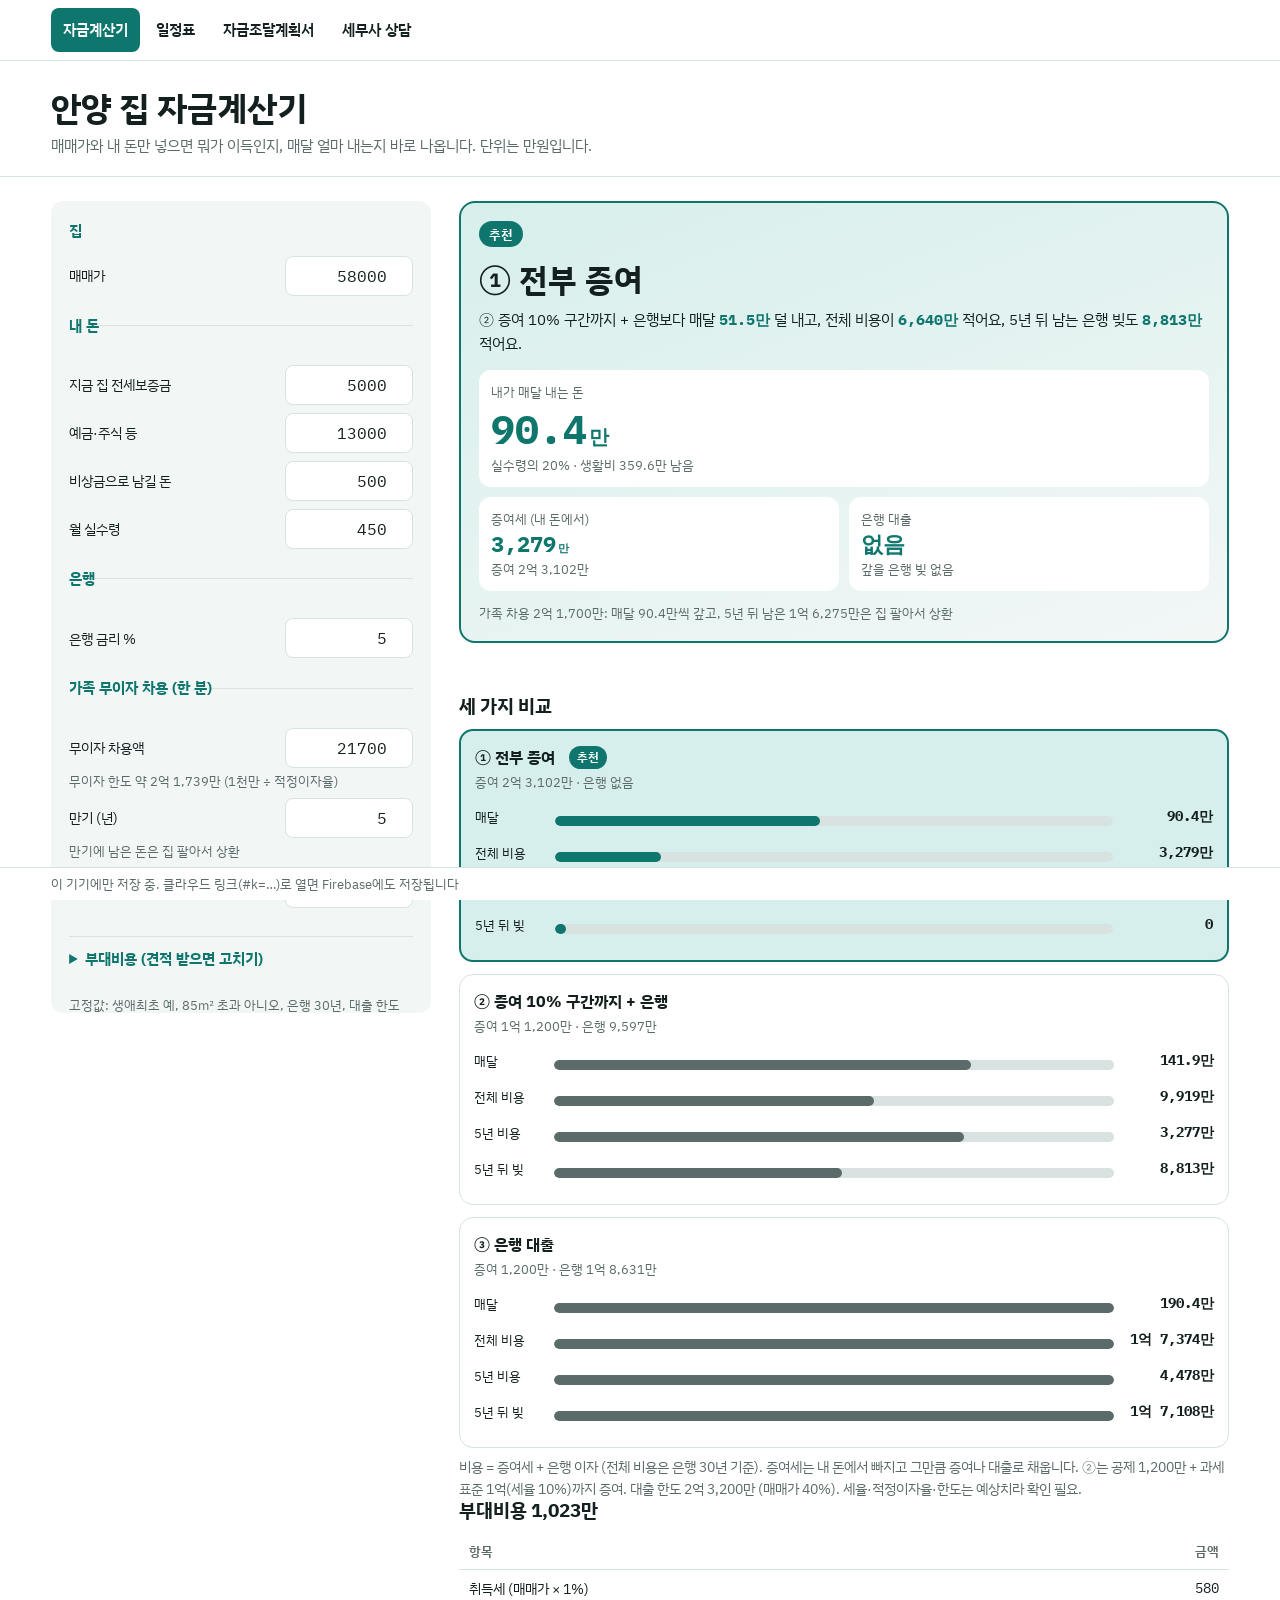
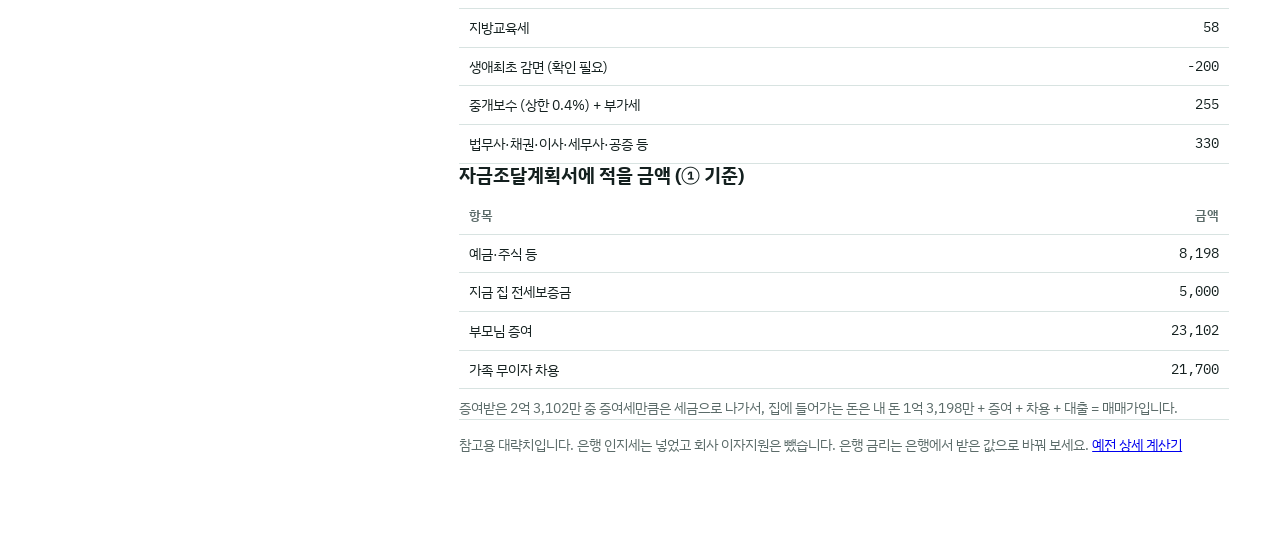
==== index.html @ f8173a61 "계산기: 결론 큰 숫자 타일, 비교를 막대 카드로 Co-Authored-By: Claude Opus 5.5 <noreply@anthropic.com> Claude-Session: " ====
<!DOCTYPE html>
<html lang="ko">
<head>
<meta charset="utf-8">
<meta name="viewport" content="width=device-width,initial-scale=1">
<meta name="theme-color" content="#ffffff" media="(prefers-color-scheme: light)">
<meta name="theme-color" content="#0c1615" media="(prefers-color-scheme: dark)">
<title>안양 집 자금계산기</title>
<link rel="preconnect" href="https://fonts.googleapis.com">
<link rel="preconnect" href="https://fonts.gstatic.com" crossorigin>
<link href="https://fonts.googleapis.com/css2?family=IBM+Plex+Mono:wght@400;600&family=IBM+Plex+Sans+KR:wght@400;600;700&display=swap" rel="stylesheet">
<style>
/* VOICE: calm, exact, like a bank's worksheet a careful person keeps.
   IDEA: a household ledger: inputs on the left, the ledger reconciles on the right.
   PICTURE: the four headline figures and the monthly salary bar, live.
   COLOUR and TYPE: white / deep night, one calm teal accent; Plex Sans KR + Plex Mono numbers.
   LAYOUT: 380px input panel, results column; one column under 900px. */
:root{color-scheme:light dark;
--bg:light-dark(#ffffff,#0c1615);--panel:light-dark(#f2f7f6,#122220);--ink:light-dark(#14201f,#e3eeec);--mute:light-dark(#5b6b69,#93a6a3);
--line:light-dark(#d8e3e1,#24403c);--ac:light-dark(#0f766e,#3cc2b3);--acs:light-dark(#d7efec,#173a36);
--ok:light-dark(#1d7a3e,#56c983);--okb:light-dark(#e3f4e8,#14301f);--warn:light-dark(#8a6200,#e6b84a);--warnb:light-dark(#fdf3d6,#33290f);
--bad:light-dark(#b42318,#f07a6e);--badb:light-dark(#fde6e3,#3a1714);
--c1:light-dark(#0f766e,#3cc2b3);--c2:light-dark(#7fb8b1,#2c7a71);--c3:light-dark(#e3ecea,#1c2f2c)}
:root[data-theme=light]{color-scheme:light}:root[data-theme=dark]{color-scheme:dark}
*{box-sizing:border-box;min-width:0}
body{margin:0;background:var(--bg);color:var(--ink);font:15px/1.55 "IBM Plex Sans KR",system-ui,sans-serif;overflow-x:clip}
.num,td.n,input[type=number],.big{font-family:"IBM Plex Mono",ui-monospace,monospace;font-variant-numeric:tabular-nums}
header{padding:28px max(4vw,16px) 18px;border-bottom:1px solid var(--line)}
h1{margin:0;font-size:clamp(24px,3.4vw,34px);line-height:1.1;text-wrap:balance}
header p{margin:8px 0 0;color:var(--mute);max-width:70ch}
.wrap{display:grid;grid-template-columns:380px minmax(0,1fr);gap:28px;padding:24px max(4vw,16px) 48px;max-width:1440px}
@media(max-width:900px){.wrap{grid-template-columns:minmax(0,1fr)}}
aside{background:var(--panel);border-radius:12px;padding:18px;align-self:start}
@media(min-width:901px){aside{position:sticky;top:76px;max-height:calc(100vh - 88px);overflow:auto}}
fieldset{border:0;border-top:1px solid var(--line);margin:0;padding:14px 0 10px}
fieldset:first-of-type{border-top:0;padding-top:0}
legend{font-weight:700;color:var(--ac);padding:0;margin-bottom:6px}
.f{display:grid;grid-template-columns:minmax(0,1fr) 128px;gap:4px 10px;align-items:center;margin:8px 0}
.f label{font-size:14px}.f small,.hint{grid-column:1/-1;color:var(--mute);font-size:13px;line-height:1.4}
input[type=number],select{width:100%;font-size:16px;padding:8px 10px;border:1px solid var(--line);border-radius:8px;background:var(--bg);color:var(--ink);text-align:right;min-height:40px}
input:disabled{opacity:.6}
select{text-align:left;font-family:inherit}
input:focus-visible,select:focus-visible,button:focus-visible{outline:2px solid var(--ac);outline-offset:2px}
.ck{display:flex;gap:8px;align-items:center;margin:6px 0;font-size:15px;min-height:32px}.ck input{width:20px;height:20px;accent-color:var(--ac)}
input[type=range]{width:100%;accent-color:var(--ac);height:28px}
.ticks{display:flex;justify-content:space-between;font-size:13px;color:var(--mute)}
.auto{grid-column:1/-1;background:var(--acs);border-radius:8px;padding:8px 10px;display:flex;justify-content:space-between;gap:8px;flex-wrap:wrap}
.auto b{font-family:"IBM Plex Mono",monospace}
.seg{display:grid;grid-template-columns:repeat(3,1fr);gap:4px;background:var(--bg);border:1px solid var(--line);border-radius:10px;padding:4px}
.seg button{margin:0;border:0;min-height:40px;color:var(--ink);padding:6px}.seg button[aria-pressed=true]{background:var(--ac);color:light-dark(#fff,#04201d);font-weight:700}
button{font:inherit;font-size:15px;padding:10px 14px;border-radius:8px;border:1px solid var(--ac);background:transparent;color:var(--ac);cursor:pointer;min-height:44px;width:100%;margin-top:10px}
main{display:grid;gap:30px;align-content:start}
section h2{font-size:19px;margin:0 0 10px;line-height:1.25}
.cards{display:grid;grid-template-columns:repeat(auto-fit,minmax(170px,1fr));gap:12px}
.card{border:1px solid var(--line);border-radius:10px;padding:12px 14px}
.card .l{font-size:14px;color:var(--mute)}.card .big{font-size:clamp(20px,2.3vw,26px);font-weight:600;line-height:1.2;margin:4px 0;white-space:nowrap}
.card .s{font-size:13px;color:var(--mute)}
.card.hi{background:var(--ac);border-color:var(--ac);color:#fff}.card.hi .l,.card.hi .s{color:#e6f7f5}
:root[data-theme=dark] .card.hi,.card.hi{color:light-dark(#fff,#04201d)}
.bar{display:flex;height:30px;border-radius:8px;overflow:hidden;margin:14px 0 6px;background:var(--c3)}
.bar div{height:100%}.leg{display:flex;gap:14px;flex-wrap:wrap;font-size:13px;color:var(--mute)}
.leg i{display:inline-block;width:10px;height:10px;border-radius:2px;margin-right:5px;vertical-align:-1px}
.warns{list-style:none;padding:0;margin:12px 0 0;display:grid;gap:6px}
.warns li{padding:8px 12px;border-radius:8px;font-size:14px;border-left:4px solid}
.g{background:var(--okb);border-color:var(--ok)!important;color:var(--ok)}.y{background:var(--warnb);border-color:var(--warn)!important;color:var(--warn)}.r{background:var(--badb);border-color:var(--bad)!important;color:var(--bad)}
.badge{display:inline-block;font-size:13px;font-weight:600;padding:2px 8px;border-radius:99px;white-space:nowrap;font-family:"IBM Plex Sans KR",sans-serif}
table{width:100%;border-collapse:collapse;font-size:14px}
.gt th{white-space:normal}
th,td{padding:8px 10px;border-bottom:1px solid var(--line);text-align:left;vertical-align:top}
th{font-size:13px;color:var(--mute);font-weight:600}
td.n,th.n{text-align:right;white-space:nowrap}
tr.tot td{font-weight:700;border-top:2px solid var(--ink);border-bottom:0}
tr.em td{background:var(--acs)}
.note{color:var(--mute);font-size:14px;margin:8px 0 0}
.sent{font-size:16px;line-height:1.6;max-width:70ch}.sent b{font-family:"IBM Plex Mono",monospace;color:var(--ac)}
footer{color:var(--mute);font-size:14px;border-top:1px solid var(--line);padding-top:14px}
pre,.scroll{overflow-x:auto}
nav.top{position:sticky;top:0;z-index:10;background:var(--bg);display:flex;gap:4px;padding:8px max(4vw,16px);border-bottom:1px solid var(--line);flex-wrap:wrap}nav.top a{padding:10px 12px;font-size:15px;border-radius:8px;color:var(--ink);text-decoration:none;font-weight:600;min-height:44px}nav.top a[aria-current=page]{background:var(--ac);color:light-dark(#fff,#04201d)}nav.top a:not([aria-current]):hover{background:var(--acs)}
@media(max-width:600px){table{font-size:13px}}
@media(max-width:900px){.stack thead{display:none}.stack tr{display:grid;padding-block:10px;border-bottom:1px solid var(--line)}.stack td{display:flow-root;border:0;padding:3px 0;padding-inline-start:8em;text-align:start}.stack td.n{text-align:right}.stack td::before{content:attr(data-l);float:inline-start;width:7.5em;margin-inline-start:-8em;white-space:normal;color:var(--mute);text-align:left}.stack td:empty{display:none}}
</style>
<script>new MutationObserver(()=>{for(const c of document.querySelectorAll('.stack td:not([data-l])')){let i=0,p=c;while(p=p.previousElementSibling)i+=p.colSpan;c.dataset.l=c.closest('table').rows[0].cells[i]?.textContent||''}}).observe(document,{childList:true,subtree:true})</script>
<style>
details.set{border-top:1px solid var(--line);margin-top:10px;padding-top:10px}details.set summary{font-weight:700;color:var(--ac);cursor:pointer;min-height:36px}
.hero{border:2px solid var(--ac);border-radius:12px;padding:16px 18px;margin-bottom:22px}.hero .big{font-size:clamp(26px,4vw,34px);font-weight:600}
.hero h2{margin:0 0 6px;font-size:15px;color:var(--mute)}.hero p{margin:6px 0;line-height:1.6}
.hero2{border-radius:16px;padding:18px;background:linear-gradient(160deg,var(--acs),var(--panel));border:2px solid var(--ac)}
.tag{display:inline-block;background:var(--ac);color:light-dark(#fff,#04201d);font-weight:700;font-size:13px;padding:3px 10px;border-radius:99px}.tag.sm{font-size:12px;padding:2px 8px;margin-left:8px}
.hname{font-size:clamp(24px,6vw,32px);font-weight:700;margin:8px 0 4px}
.why{margin:0 0 14px;font-size:15px;line-height:1.6}.why b,.tile b{font-family:"IBM Plex Mono",monospace;color:var(--ac)}
.tiles{display:grid;grid-template-columns:1fr 1fr;gap:10px}.tile{background:var(--bg);border-radius:12px;padding:12px;display:grid;gap:2px}
.tile.main{grid-column:1/-1}.tile span{font-size:13px;color:var(--mute)}.tile b{font-size:22px;line-height:1.2}.tile.main b{font-size:40px}.tile small{font-size:.5em;margin-left:2px}.tile em{font-style:normal;font-size:13px;color:var(--mute)}
.foot{font-size:13px;color:var(--mute);margin:12px 0 0}
.warnbox{border:1px solid #d9534f;border-radius:10px;padding:10px 12px;font-size:14px}
.opts{display:grid;gap:12px}.opt{border:1px solid var(--line);border-radius:14px;padding:14px}.opt.win{border:2px solid var(--ac);background:var(--acs)}
.oh{display:flex;align-items:center;flex-wrap:wrap;gap:6px;font-size:16px}.os{font-size:13px;color:var(--mute);margin:2px 0 10px}
.opt .row{display:grid;grid-template-columns:72px minmax(0,1fr) 92px;gap:8px;align-items:center;font-size:13px;margin:6px 0}.opt .row b{text-align:right;font-family:"IBM Plex Mono",monospace;font-size:14px}
.bar{height:10px;border-radius:99px;background:var(--line);overflow:hidden}.bar i{display:block;height:100%;border-radius:99px}

</style>
</head>
<body>
<nav class="top"><a href="./" aria-current="page">자금계산기</a><a href="schedule.html">일정표</a><a href="fund.html">자금조달계획서</a><a href="taxpro.html">세무사 상담</a></nav>
<header>
<h1>안양 집 자금계산기</h1>
<p>매매가와 내 돈만 넣으면 뭐가 이득인지, 매달 얼마 내는지 바로 나옵니다. 단위는 만원입니다.</p>
</header>
<div class="wrap">
<aside>
<form id="form" onsubmit="return false">
<fieldset><legend>집</legend>
<div class="f"><label for="price">매매가</label><input type="number" id="price" step="100"></div>
</fieldset>
<fieldset><legend>내 돈</legend>
<div class="f"><label for="jeonse">지금 집 전세보증금</label><input type="number" id="jeonse" step="100"></div>
<div class="f"><label for="cash">예금·주식 등</label><input type="number" id="cash" step="100"></div>
<div class="f"><label for="reserve">비상금으로 남길 돈</label><input type="number" id="reserve" step="100"></div>
<div class="f"><label for="income">월 실수령</label><input type="number" id="income" step="10"></div>
</fieldset>
<fieldset><legend>은행</legend>
<div class="f"><label for="rate">은행 금리 %</label><input type="number" id="rate" step="0.1"></div>
</fieldset>
<fieldset><legend>가족 무이자 차용 (한 분)</legend>
<div class="f"><label for="fsFree">무이자 차용액</label><input type="number" id="fsFree" step="100"><small id="limD"></small></div>
<div class="f"><label for="fsTerm">만기 (년)</label><input type="number" id="fsTerm" step="1"><small>만기에 남은 돈은 집 팔아서 상환</small></div>
<div class="f"><label for="fsRepay">매년 상환 비율 %</label><input type="number" id="fsRepay" step="0.5"></div>
</fieldset>
<details class="set"><summary>부대비용 (견적 받으면 고치기)</summary>
<div class="f"><label for="lawyer">법무사·등기</label><input type="number" id="lawyer"></div>
<div class="f"><label for="bond">국민주택채권 할인</label><input type="number" id="bond"></div>
<div class="f"><label for="move">이사비</label><input type="number" id="move"></div>
<div class="f"><label for="taxpro">세무사</label><input type="number" id="taxpro"><small>모담 견적 33 (조달계획서 포함)</small></div>
<div class="f"><label for="notary">차용증 확정일자·공증</label><input type="number" id="notary"></div>
<div class="f"><label for="floor">도배·바닥</label><input type="number" id="floor"></div>
<div class="f"><label for="appl">가전·가구</label><input type="number" id="appl"></div>
<p class="hint">취득세·중개보수·은행 인지세는 자동 계산합니다.</p>
</details>
<p class="hint">고정값: 생애최초 예, 85㎡ 초과 아니오, 은행 30년, 대출 한도 매매가의 40%, 적정이자율 4.6%, 남은 증여 공제 1,200만.</p>
<p><button type="button" id="reset">처음 값으로 되돌리기</button></p>
</form>
</aside>
<main><div id="hero" style="margin-bottom:22px"></div><div id="out"></div></main>
</div>
<script>
{
const DEF={price:58000,jeonse:5000,cash:13000,reserve:500,income:450,rate:5.0,fsFree:21700,fsTerm:5,fsRepay:5,lawyer:100,bond:40,move:150,taxpro:30,notary:10,floor:0,appl:0};
const FIX={first:true,over85:false,years:30,ltv:40,fsMkt:4.6,giftDed:1200},KEY='anyang-home-calc-v1',TK=KEY+'-t',ids=Object.keys(DEF),$=id=>document.getElementById(id);
function pmt(P,r,y){const n=Math.round(y*12),i=r/1200;if(P<=0||n<=0)return 0;return i===0?P/n:P*i/(1-Math.pow(1+i,-n))}
function cumInt(P,r,y,m){const n=Math.round(y*12),i=r/1200,M=pmt(P,r,y);let b=P,s=0;for(let k=0;k<Math.min(m,n);k++){const it=b*i;s+=it;b-=M-it}return s}
function bal(P,r,y,m){const i=r/1200,M=pmt(P,r,y);let b=P;for(let k=0;k<m;k++)b-=M-b*i;return Math.max(0,b)}
function giftTax(a,d){const t=Math.max(0,a-d);let x;if(t<=10000)x=t*.1;else if(t<=50000)x=t*.2-1000;else if(t<=100000)x=t*.3-6000;else if(t<=300000)x=t*.4-16000;else x=t*.5-46000;return Math.max(0,x)*0.97}
function acqRate(p){if(p<=60000)return 1;if(p<=90000)return Math.round((p/10000*2/3-3)*100)/100;return 3}
function stampTax(l){return l<=5000?0:l<=10000?3.5:l<=100000?7.5:17.5}
function fmt(v,d=0){const x=Math.abs(v)<0.5*Math.pow(10,-d)?0:v;return x.toLocaleString('ko-KR',{minimumFractionDigits:d,maximumFractionDigits:d})}
const fmtM=v=>fmt(v,1);
function fmtE(v){const neg=v<0,a=Math.round(Math.abs(v));let s;if(a>=10000){const e=Math.floor(a/10000),r=a%10000;s=e+'억'+(r?' '+r.toLocaleString('ko-KR')+'만':'')}else s=a.toLocaleString('ko-KR')+'만';return(neg?'−':'')+s}
const B=(c,t)=>`<span class="badge ${c}">${t}</span>`;
function load(s){if(!s){s={};try{s=JSON.parse(localStorage.getItem(KEY)||'{}')||{}}catch(e){}}for(const k of ids){const v=k in s?s[k]:DEF[k],el=$(k);if(el.type==='checkbox')el.checked=!!v;else el.value=v}}
function read(){const I=Object.assign({},FIX);for(const k of ids){const el=$(k);I[k]=el.type==='checkbox'?el.checked:(parseFloat(el.value)||0)}return I}
function save(I){let o={};try{o=JSON.parse(localStorage.getItem(KEY)||'{}')||{}}catch(e){}for(const k of ids)o[k]=I[k];try{localStorage.setItem(KEY,JSON.stringify(o))}catch(e){}}
const touch=()=>{try{localStorage.setItem(TK,Date.now())}catch(e){}if(window.CPush)CPush()};
window.CALC={get:()=>{let o={};try{o=JSON.parse(localStorage.getItem(KEY)||'{}')||{}}catch(e){}return{s:JSON.stringify(Object.assign(o,read())),t:+(localStorage.getItem(TK)||0)}},apply(o){try{localStorage.setItem(KEY,o.s);localStorage.setItem(TK,o.t)}catch(e){}load();render()}};
function calc(I){
 const R={};R.acqRate=acqRate(I.price);R.acq=I.price*R.acqRate/100;R.edu=R.acq*.1;R.agri=I.over85?I.price*.002:0;
 R.relief=(I.first&&I.price<=120000)?-Math.min(200,R.acq):0;R.brokerRate=I.price<90000?.4:.5;R.broker=I.price*R.brokerRate/100;R.vat=R.broker*.1;
 R.direct=I.lawyer+I.bond+I.move+I.taxpro+I.notary+I.floor+I.appl;
 R.costs=R.acq+R.edu+R.agri+R.relief+R.broker+R.vat+R.direct;
 R.own0=I.jeonse+I.cash-R.costs-I.reserve;R.free=Math.min(Math.max(0,I.fsFree),I.price);R.need=I.price-R.free;
 R.lim=1000/(Math.max(0.01,I.fsMkt)/100);R.limit=I.price*I.ltv/100;
 const RP=I.fsRepay,famM=R.free*RP/1200,N=Math.round(I.fsTerm*12),ball=Math.max(0,R.free*(1-RP*I.fsTerm/100));R.famM=famM;R.ball=ball;R.N=N;
 const plan=(k,name,gCap)=>{let G=0,bank=0,T=0,st=0;
  for(let i=0;i<80;i++){T=giftTax(G,I.giftDed);const gap=R.need-(R.own0-T-st);const g=Math.max(0,Math.min(gCap,gap));bank=Math.max(0,gap-g);st=stampTax(bank);if(Math.abs(g-G)<0.01&&i>2){G=g;break}G=g}
  T=giftTax(G,I.giftDed);const m=famM+pmt(bank,I.rate,I.years),i5=cumInt(bank,I.rate,I.years,N),iAll=cumInt(bank,I.rate,I.years,1e9);
  const put=Math.max(0,R.own0-T-st);
  return{k,name,G,T,bank,st,m,c5:T+i5,cAll:T+iAll,left5:bal(bank,I.rate,I.years,N),pct:m/Math.max(I.income,1e-9)*100,rest:I.income-m,put,over:bank>R.limit+0.5}};
 R.p=[plan('①','전부 증여',1e12),plan('②','증여 10% 구간까지 + 은행',I.giftDed+10000),plan('③','은행 대출',I.giftDed)];
 R.best=[...R.p].sort((a,b)=>(a.over-b.over)||(a.cAll-b.cAll)||(a.m-b.m))[0];
 return R}
function render(){
 const I=read();save(I);const R=calc(I),b=R.best,y=I.fsTerm;
 $('limD').textContent='무이자 한도 약 '+fmtE(R.lim)+' (1천만 ÷ 적정이자율)'+'';
 const lv=p=>p<=50?'g':p<=60?'y':'r';
 const p2=R.p[1],close=Math.abs(p2.c5-R.p[0].c5)<Math.max(200,R.p[0].c5*0.05);
 const T=b.T>0.5?`증여세 <b>${fmt(b.T)}만</b>은 내 돈에서 내고`:'증여세 없이';
 const others=R.p.filter(p=>p!==b),alt=others.filter(p=>!p.over).sort((x,z)=>x.cAll-z.cAll)[0]||others[0];
 const mx=k=>Math.max(...R.p.map(p=>p[k]),1);
 const bar=(v,m,c)=>`<div class="bar"><i style="width:${Math.max(2,v/m*100).toFixed(1)}%;background:${c}"></i></div>`;
 const why=alt?[alt.m-b.m>0.5?`매달 <b>${fmtM(alt.m-b.m)}만</b> 덜 내고`:'',alt.cAll-b.cAll>0.5?`전체 비용이 <b>${fmtE(alt.cAll-b.cAll)}</b> 적어요`:'',alt.left5-b.left5>0.5?`${y}년 뒤 남는 은행 빚도 <b>${fmtE(alt.left5-b.left5)}</b> 적어요`:''].filter(Boolean):[];
 $('hero').innerHTML=`${I.fsFree>R.lim+0.5?`<p class="warnbox">${B('r','무이자 한도 초과')} 무이자 차용 ${fmtE(I.fsFree)}이 한도 ${fmtE(R.lim)}(1천만 ÷ 4.6%)를 넘어서, 무이자로 받은 이자 혜택에 증여세가 나올 수 있습니다 (확인 필요).</p>`:''}
<section class="hero2">
<div class="tag">추천</div>
<div class="hname">${b.k} ${b.name}</div>
${alt&&why.length?`<p class="why">${alt.k} ${alt.name}보다 ${why.join(', ')}.</p>`:''}
<div class="tiles">
<div class="tile main"><span>내가 매달 내는 돈</span><b>${fmtM(b.m)}<small>만</small></b><em>실수령의 ${b.pct.toFixed(0)}% · 생활비 ${fmtM(b.rest)}만 남음</em></div>
<div class="tile"><span>${b.T>0.5?'증여세 (내 돈에서)':'증여세'}</span><b>${fmt(b.T)}<small>만</small></b><em>${b.G>0.5?'증여 '+fmtE(b.G):'증여 없음'}</em></div>
<div class="tile"><span>은행 대출</span><b>${b.bank>0.5?fmt(b.bank)+'<small>만</small>':'없음'}</b><em>${b.bank>0.5?y+'년 뒤 '+fmtE(b.left5)+' 남음':'갚을 은행 빚 없음'}</em></div>
</div>
<p class="foot">가족 차용 ${fmtE(R.free)}: 매달 ${fmtM(R.famM)}만씩 갚고, ${y}년 뒤 남은 ${fmtE(R.ball)}은 집 팔아서 상환</p>
</section>`;
 $('out').innerHTML=`<section><h2>세 가지 비교</h2>
<div class="opts">${R.p.map(p=>`<div class="opt${p===b?' win':''}">
<div class="oh"><b>${p.k} ${p.name}</b>${p===b?'<span class="tag sm">추천</span>':''}${p.over?B('r','대출 한도 초과'):''}</div>
<div class="os">증여 ${fmtE(p.G)} · 은행 ${p.bank>0.5?fmtE(p.bank):'없음'}</div>
<div class="row"><span>매달</span>${bar(p.m,mx('m'),p===b?'var(--ac)':'var(--mute)')}<b>${fmtM(p.m)}만</b></div>
<div class="row"><span>전체 비용</span>${bar(p.cAll,mx('cAll'),p===b?'var(--ac)':'var(--mute)')}<b>${fmtE(p.cAll)}</b></div>
<div class="row"><span>${y}년 비용</span>${bar(p.c5,mx('c5'),p===b?'var(--ac)':'var(--mute)')}<b>${fmtE(p.c5)}</b></div>
<div class="row"><span>${y}년 뒤 빚</span>${bar(p.left5,mx('left5'),p===b?'var(--ac)':'var(--mute)')}<b>${p.left5>0.5?fmtE(p.left5):'0'}</b></div>
</div>`).join('')}</div>
<p class="note">비용 = 증여세 + 은행 이자 (전체 비용은 은행 ${I.years}년 기준). 증여세는 내 돈에서 빠지고 그만큼 증여나 대출로 채웁니다. ②는 공제 ${fmtE(I.giftDed)} + 과세표준 1억(세율 10%)까지 증여. 대출 한도 ${fmtE(R.limit)} (매매가 ${I.ltv}%). 세율·적정이자율·한도는 예상치라 확인 필요.</p>
</section>
<section><h2>부대비용 ${fmt(R.costs)}만</h2>
<table class="stack"><thead><tr><th>항목</th><th class="n">금액</th></tr></thead><tbody>
${[['취득세 (매매가 × '+R.acqRate+'%)',R.acq],['지방교육세',R.edu],...(R.agri?[['농어촌특별세',R.agri]]:[]),...(R.relief?[['생애최초 감면 (확인 필요)',R.relief]]:[]),['중개보수 (상한 '+R.brokerRate+'%) + 부가세',R.broker+R.vat],['법무사·채권·이사·세무사·공증 등',R.direct]].map(r=>`<tr><td>${r[0]}</td><td class="n">${fmt(r[1])}</td></tr>`).join('')}
</tbody></table></section>
<section><h2>자금조달계획서에 적을 금액 (${b.k} 기준)</h2>
<table class="stack"><thead><tr><th>항목</th><th class="n">금액</th></tr></thead><tbody>
${[['예금·주식 등',Math.max(0,b.put-Math.min(I.jeonse,b.put))],['지금 집 전세보증금',Math.min(I.jeonse,b.put)],['부모님 증여',b.G-b.T>0?b.G:0],['주택담보대출',b.bank],['가족 무이자 차용',R.free]].filter(r=>r[1]>0.5).map(r=>`<tr><td>${r[0]}</td><td class="n">${fmt(r[1])}</td></tr>`).join('')}
</tbody></table>
<p class="note">증여받은 ${fmtE(b.G)} 중 증여세만큼은 세금으로 나가서, 집에 들어가는 돈은 내 돈 ${fmtE(b.put)} + 증여 + 차용 + 대출 = 매매가입니다.</p></section>
<footer>참고용 대략치입니다. 은행 인지세는 넣었고 회사 이자지원은 뺐습니다. 은행 금리는 은행에서 받은 값으로 바꿔 보세요. <a href="old.html">예전 상세 계산기</a></footer>`}
load();render();
$('form').addEventListener('input',()=>{render();touch()});
$('form').addEventListener('change',()=>{render();touch()});
$('reset').addEventListener('click',()=>{load(DEF);render();touch()});
}
</script>
<div id="csync" style="position:fixed;left:0;right:0;bottom:0;z-index:20;padding:6px max(4vw,16px) calc(6px + env(safe-area-inset-bottom));background:var(--bg);border-top:1px solid var(--line);font-size:13px;color:var(--mute)">불러오는 중…</div>
<style>body{padding-bottom:52px}#csync[data-s=ok]{color:var(--ac)!important}#csync[data-s=bad]{color:#d9534f!important}</style>
<script type="module">
const V='https://www.gstatic.com/firebasejs/11.10.0/',KK='anyang-taxpro-pad',st=document.getElementById('csync');
const say=(t,c)=>{st.textContent=t;st.dataset.s=c||''},hm=()=>new Date().toLocaleTimeString('ko-KR',{hour:'2-digit',minute:'2-digit'});
let key=(location.hash.match(/k=([0-9a-f]{32,})/)||[])[1];
try{if(key)localStorage.setItem(KK,key);else key=localStorage.getItem(KK)}catch(x){}
if(!key)say('이 기기에만 저장 중. 클라우드 링크(#k=…)로 열면 Firebase에도 저장됩니다');
else try{
 if(!location.hash.includes(key))history.replaceState(null,'','#k='+key);
 const [{initializeApp},F]=await Promise.all([import(V+'firebase-app.js'),import(V+'firebase-firestore.js')]);
 const app=initializeApp({apiKey:"AIzaSyBrs4EjzSSICFxlWgazb_zyahEjiaVsRGg",authDomain:"house-plan-f67a7.firebaseapp.com",projectId:"house-plan-f67a7",storageBucket:"house-plan-f67a7.firebasestorage.app",messagingSenderId:"897737312298",appId:"1:897737312298:web:9d024c9495f10699465b53"});
 const ref=F.doc(F.getFirestore(app),'pads',key+'c');let timer=null,busy=0;
 const err=e=>say('클라우드 저장 실패, 이 기기에는 저장됨 ('+(e&&e.code||e)+')','bad');
 async function push(){clearTimeout(timer);busy++;say('저장 중…');try{await F.setDoc(ref,window.CALC.get());if(!--busy)say('저장됨 '+hm()+' · 클라우드','ok')}catch(e){busy--;err(e)}}
 window.CPush=()=>{say(navigator.onLine?'저장 중…':'인터넷 끊김, 이 기기에만 저장됨');clearTimeout(timer);timer=setTimeout(push,700)};
 addEventListener('online',()=>push());
 say('클라우드 불러오는 중…');
 const d=await F.getDoc(ref),L=window.CALC.get();
 if(d.exists()&&(d.data().t||0)>L.t){window.CALC.apply(d.data());say('클라우드에서 불러옴 '+hm(),'ok')}
 else await push();
 F.onSnapshot(ref,x=>{if(x.metadata.hasPendingWrites||!x.exists())return;if((x.data().t||0)>window.CALC.get().t){window.CALC.apply(x.data());say('다른 기기 값 반영 '+hm(),'ok')}},()=>{});
}catch(e){say('클라우드 연결 실패 (인터넷 확인). 이 기기에는 저장됩니다','bad')}
</script>
</body>

</html>
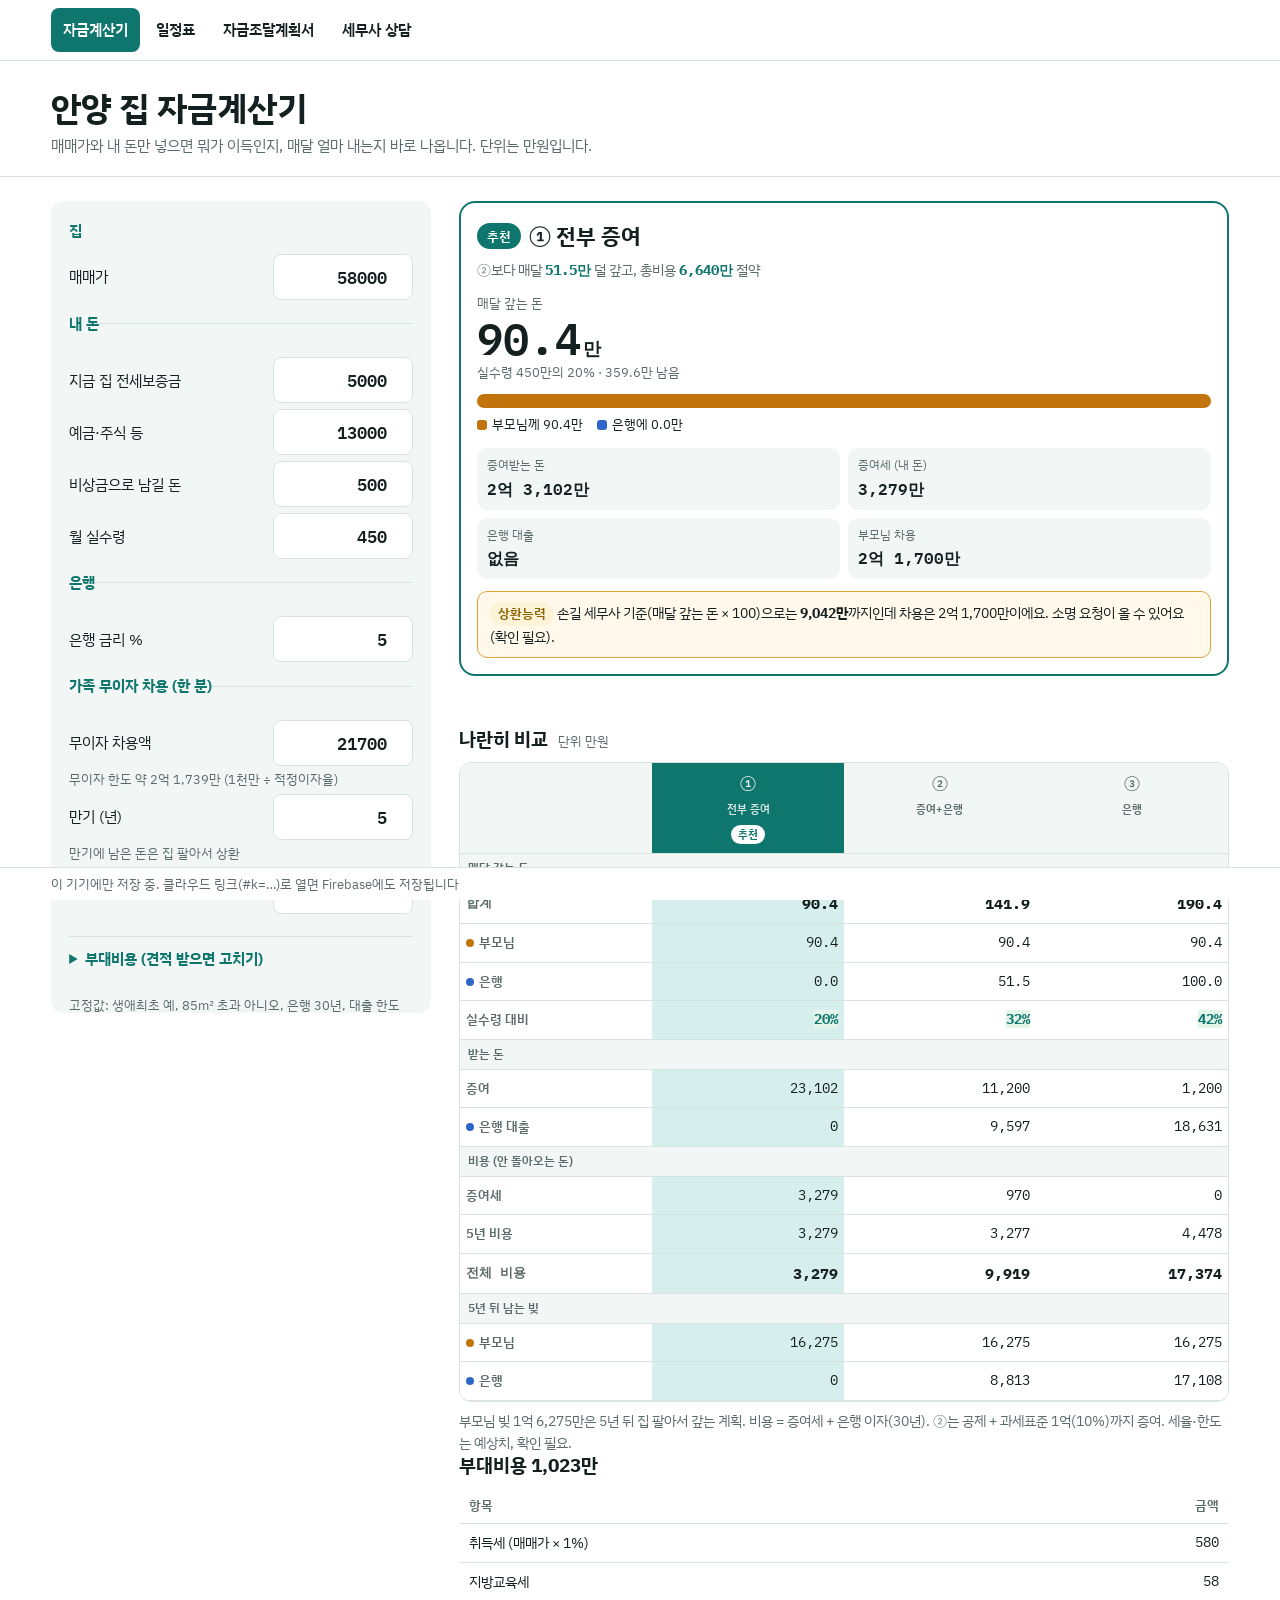
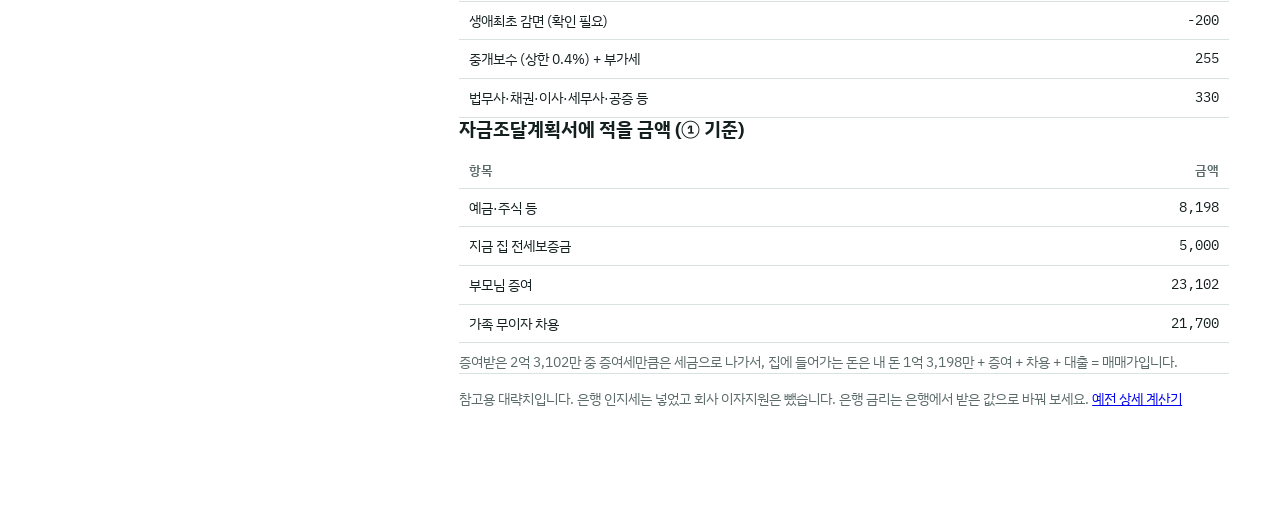
==== commit 34aa9948: "계산기: 부모님/은행 구분, 나란히 비교표, 상환능력 경고, 입력칸 크게 Co-Authored-By: Claude Opus 5.5 <noreply@anthropic.com> Cla" ====
--- a/index.html
+++ b/index.html
@@ -84,19 +84,30 @@
 details.set{border-top:1px solid var(--line);margin-top:10px;padding-top:10px}details.set summary{font-weight:700;color:var(--ac);cursor:pointer;min-height:36px}
 .hero{border:2px solid var(--ac);border-radius:12px;padding:16px 18px;margin-bottom:22px}.hero .big{font-size:clamp(26px,4vw,34px);font-weight:600}
 .hero h2{margin:0 0 6px;font-size:15px;color:var(--mute)}.hero p{margin:6px 0;line-height:1.6}
-.hero2{border-radius:16px;padding:18px;background:linear-gradient(160deg,var(--acs),var(--panel));border:2px solid var(--ac)}
-.tag{display:inline-block;background:var(--ac);color:light-dark(#fff,#04201d);font-weight:700;font-size:13px;padding:3px 10px;border-radius:99px}.tag.sm{font-size:12px;padding:2px 8px;margin-left:8px}
-.hname{font-size:clamp(24px,6vw,32px);font-weight:700;margin:8px 0 4px}
-.why{margin:0 0 14px;font-size:15px;line-height:1.6}.why b,.tile b{font-family:"IBM Plex Mono",monospace;color:var(--ac)}
-.tiles{display:grid;grid-template-columns:1fr 1fr;gap:10px}.tile{background:var(--bg);border-radius:12px;padding:12px;display:grid;gap:2px}
-.tile.main{grid-column:1/-1}.tile span{font-size:13px;color:var(--mute)}.tile b{font-size:22px;line-height:1.2}.tile.main b{font-size:40px}.tile small{font-size:.5em;margin-left:2px}.tile em{font-style:normal;font-size:13px;color:var(--mute)}
-.foot{font-size:13px;color:var(--mute);margin:12px 0 0}
-.warnbox{border:1px solid #d9534f;border-radius:10px;padding:10px 12px;font-size:14px}
-.opts{display:grid;gap:12px}.opt{border:1px solid var(--line);border-radius:14px;padding:14px}.opt.win{border:2px solid var(--ac);background:var(--acs)}
-.oh{display:flex;align-items:center;flex-wrap:wrap;gap:6px;font-size:16px}.os{font-size:13px;color:var(--mute);margin:2px 0 10px}
-.opt .row{display:grid;grid-template-columns:72px minmax(0,1fr) 92px;gap:8px;align-items:center;font-size:13px;margin:6px 0}.opt .row b{text-align:right;font-family:"IBM Plex Mono",monospace;font-size:14px}
-.bar{height:10px;border-radius:99px;background:var(--line);overflow:hidden}.bar i{display:block;height:100%;border-radius:99px}
 
+.tag{display:inline-block;background:var(--ac);color:light-dark(#fff,#04201d);font-weight:700;font-size:13px;padding:3px 10px;border-radius:99px}.tag.sm{font-size:11px;padding:1px 7px}
+:root{--fam:light-dark(#c2740c,#f0b35a);--bank:light-dark(#2f66c9,#7fa8ff)}
+.f{grid-template-columns:minmax(0,1fr) 140px;margin:6px 0}.f label{font-size:15px}
+input[type=number]{min-height:46px;font-size:17px;font-weight:600}
+aside fieldset{padding:10px 0 6px}
+.hero2{border-radius:16px;padding:16px;border:2px solid var(--ac);background:var(--bg)}
+.htop{display:flex;align-items:center;gap:8px;flex-wrap:wrap}.hname{font-size:22px;font-weight:700}
+.why{margin:6px 0 12px;font-size:14px;color:var(--mute)}.why b{color:var(--ac);font-family:"IBM Plex Mono",monospace}
+.pay{display:grid}.pay span{font-size:13px;color:var(--mute)}.pay b{font:600 44px/1.1 "IBM Plex Mono",monospace;color:var(--ink)}.pay b small{font-size:18px;margin-left:2px}.pay em{font-style:normal;font-size:13px;color:var(--mute)}
+.sbar{display:flex;height:14px;border-radius:99px;overflow:hidden;background:var(--line);margin:12px 0 6px}.sbar i{display:block;height:100%}
+.cf{background:var(--fam)}.cb{background:var(--bank)}
+.legend{display:flex;gap:14px;flex-wrap:wrap;font-size:13px}.legend i{display:inline-block;width:10px;height:10px;border-radius:3px;margin-right:5px;vertical-align:-1px}
+.kv{display:grid;grid-template-columns:1fr 1fr;gap:8px;margin-top:14px}.kv div{background:var(--panel);border-radius:10px;padding:8px 10px;display:grid}.kv span{font-size:12px;color:var(--mute)}.kv b{font:600 16px "IBM Plex Mono",monospace}
+.warnbox{border:1px solid light-dark(#e0a33a,#a87a2a);background:light-dark(#fff8eb,#2a2210);border-radius:10px;padding:10px 12px;font-size:14px;line-height:1.5;margin:12px 0 0}
+.unit{font-size:13px;color:var(--mute);font-weight:400;margin-left:6px}
+.cmpwrap{border:1px solid var(--line);border-radius:12px;overflow:hidden}
+.cmp3{width:100%;border-collapse:collapse;table-layout:fixed;font-size:14px}.cmp3 th,.cmp3 td{padding:8px 6px;border-bottom:1px solid var(--line)}
+.cmp3 thead th{font-size:16px;text-align:center;vertical-align:top;background:var(--panel)}.cmp3 thead small{font-size:11px;color:var(--mute);font-weight:600}
+.cmp3 tbody th{text-align:left;font-weight:600;font-size:13px;width:31%}.cmp3 td.n{text-align:right;font-family:"IBM Plex Mono",monospace;font-size:14px}
+.cmp3 .w{background:var(--acs)}.cmp3 thead th.w{background:var(--ac);color:light-dark(#fff,#04201d)}.cmp3 thead th.w small{color:inherit;opacity:.85}.cmp3 thead th.w .tag{background:light-dark(#fff,#04201d);color:var(--ac)}
+.cmp3 tr.grp th{background:var(--panel);font-size:12px;color:var(--mute);padding:5px 8px}.cmp3 tr.big td{font-weight:700;font-size:15px}
+.dot{display:inline-block;width:8px;height:8px;border-radius:50%;margin-right:5px}.pct{font-weight:700}.pct.g{color:var(--ac)}.pct.y{color:light-dark(#b26b00,#f0b35a)}.pct.r,small.r{color:#d9534f}
+@media(max-width:380px){.cmp3{font-size:12px}.cmp3 td.n{font-size:12.5px}.pay b{font-size:38px}}
 </style>
 </head>
 <body>
@@ -109,30 +120,30 @@
 <aside>
 <form id="form" onsubmit="return false">
 <fieldset><legend>집</legend>
-<div class="f"><label for="price">매매가</label><input type="number" id="price" step="100"></div>
+<div class="f"><label for="price">매매가</label><input type="number" inputmode="decimal" id="price" step="100"></div>
 </fieldset>
 <fieldset><legend>내 돈</legend>
-<div class="f"><label for="jeonse">지금 집 전세보증금</label><input type="number" id="jeonse" step="100"></div>
-<div class="f"><label for="cash">예금·주식 등</label><input type="number" id="cash" step="100"></div>
-<div class="f"><label for="reserve">비상금으로 남길 돈</label><input type="number" id="reserve" step="100"></div>
-<div class="f"><label for="income">월 실수령</label><input type="number" id="income" step="10"></div>
+<div class="f"><label for="jeonse">지금 집 전세보증금</label><input type="number" inputmode="decimal" id="jeonse" step="100"></div>
+<div class="f"><label for="cash">예금·주식 등</label><input type="number" inputmode="decimal" id="cash" step="100"></div>
+<div class="f"><label for="reserve">비상금으로 남길 돈</label><input type="number" inputmode="decimal" id="reserve" step="100"></div>
+<div class="f"><label for="income">월 실수령</label><input type="number" inputmode="decimal" id="income" step="10"></div>
 </fieldset>
 <fieldset><legend>은행</legend>
-<div class="f"><label for="rate">은행 금리 %</label><input type="number" id="rate" step="0.1"></div>
+<div class="f"><label for="rate">은행 금리 %</label><input type="number" inputmode="decimal" id="rate" step="0.1"></div>
 </fieldset>
 <fieldset><legend>가족 무이자 차용 (한 분)</legend>
-<div class="f"><label for="fsFree">무이자 차용액</label><input type="number" id="fsFree" step="100"><small id="limD"></small></div>
-<div class="f"><label for="fsTerm">만기 (년)</label><input type="number" id="fsTerm" step="1"><small>만기에 남은 돈은 집 팔아서 상환</small></div>
-<div class="f"><label for="fsRepay">매년 상환 비율 %</label><input type="number" id="fsRepay" step="0.5"></div>
+<div class="f"><label for="fsFree">무이자 차용액</label><input type="number" inputmode="decimal" id="fsFree" step="100"><small id="limD"></small></div>
+<div class="f"><label for="fsTerm">만기 (년)</label><input type="number" inputmode="decimal" id="fsTerm" step="1"><small>만기에 남은 돈은 집 팔아서 상환</small></div>
+<div class="f"><label for="fsRepay">매년 상환 비율 %</label><input type="number" inputmode="decimal" id="fsRepay" step="0.5"></div>
 </fieldset>
 <details class="set"><summary>부대비용 (견적 받으면 고치기)</summary>
-<div class="f"><label for="lawyer">법무사·등기</label><input type="number" id="lawyer"></div>
-<div class="f"><label for="bond">국민주택채권 할인</label><input type="number" id="bond"></div>
-<div class="f"><label for="move">이사비</label><input type="number" id="move"></div>
-<div class="f"><label for="taxpro">세무사</label><input type="number" id="taxpro"><small>모담 견적 33 (조달계획서 포함)</small></div>
-<div class="f"><label for="notary">차용증 확정일자·공증</label><input type="number" id="notary"></div>
-<div class="f"><label for="floor">도배·바닥</label><input type="number" id="floor"></div>
-<div class="f"><label for="appl">가전·가구</label><input type="number" id="appl"></div>
+<div class="f"><label for="lawyer">법무사·등기</label><input type="number" inputmode="decimal" id="lawyer"></div>
+<div class="f"><label for="bond">국민주택채권 할인</label><input type="number" inputmode="decimal" id="bond"></div>
+<div class="f"><label for="move">이사비</label><input type="number" inputmode="decimal" id="move"></div>
+<div class="f"><label for="taxpro">세무사</label><input type="number" inputmode="decimal" id="taxpro"><small>모담 견적 33 (조달계획서 포함)</small></div>
+<div class="f"><label for="notary">차용증 확정일자·공증</label><input type="number" inputmode="decimal" id="notary"></div>
+<div class="f"><label for="floor">도배·바닥</label><input type="number" inputmode="decimal" id="floor"></div>
+<div class="f"><label for="appl">가전·가구</label><input type="number" inputmode="decimal" id="appl"></div>
 <p class="hint">취득세·중개보수·은행 인지세는 자동 계산합니다.</p>
 </details>
 <p class="hint">고정값: 생애최초 예, 85㎡ 초과 아니오, 은행 30년, 대출 한도 매매가의 40%, 적정이자율 4.6%, 남은 증여 공제 1,200만.</p>
@@ -183,31 +194,41 @@
  const p2=R.p[1],close=Math.abs(p2.c5-R.p[0].c5)<Math.max(200,R.p[0].c5*0.05);
  const T=b.T>0.5?`증여세 <b>${fmt(b.T)}만</b>은 내 돈에서 내고`:'증여세 없이';
  const others=R.p.filter(p=>p!==b),alt=others.filter(p=>!p.over).sort((x,z)=>x.cAll-z.cAll)[0]||others[0];
- const mx=k=>Math.max(...R.p.map(p=>p[k]),1);
- const bar=(v,m,c)=>`<div class="bar"><i style="width:${Math.max(2,v/m*100).toFixed(1)}%;background:${c}"></i></div>`;
- const why=alt?[alt.m-b.m>0.5?`매달 <b>${fmtM(alt.m-b.m)}만</b> 덜 내고`:'',alt.cAll-b.cAll>0.5?`전체 비용이 <b>${fmtE(alt.cAll-b.cAll)}</b> 적어요`:'',alt.left5-b.left5>0.5?`${y}년 뒤 남는 은행 빚도 <b>${fmtE(alt.left5-b.left5)}</b> 적어요`:''].filter(Boolean):[];
- $('hero').innerHTML=`${I.fsFree>R.lim+0.5?`<p class="warnbox">${B('r','무이자 한도 초과')} 무이자 차용 ${fmtE(I.fsFree)}이 한도 ${fmtE(R.lim)}(1천만 ÷ 4.6%)를 넘어서, 무이자로 받은 이자 혜택에 증여세가 나올 수 있습니다 (확인 필요).</p>`:''}
+ for(const p of R.p){p.mF=R.famM;p.mB=p.m-R.famM}
+ const why=alt?[alt.m-b.m>0.5?`매달 <b>${fmtM(alt.m-b.m)}만</b> 덜 갚고`:'',alt.cAll-b.cAll>0.5?`총비용 <b>${fmtE(alt.cAll-b.cAll)}</b> 절약`:''].filter(Boolean):[];
+ const cap=R.famM*100,capBad=R.free>cap+0.5;
+ const seg=(f,bk)=>{const t=Math.max(f+bk,1e-9);return `<div class="sbar"><i class="cf" style="width:${(f/t*100).toFixed(1)}%"></i><i class="cb" style="width:${(bk/t*100).toFixed(1)}%"></i></div>`};
+ $('hero').innerHTML=`${I.fsFree>R.lim+0.5?`<p class="warnbox">${B('r','무이자 한도 초과')} 차용 ${fmtE(I.fsFree)} > 한도 ${fmtE(R.lim)}. 이자 혜택에 증여세가 나올 수 있어요 (확인 필요).</p>`:''}
 <section class="hero2">
-<div class="tag">추천</div>
-<div class="hname">${b.k} ${b.name}</div>
-${alt&&why.length?`<p class="why">${alt.k} ${alt.name}보다 ${why.join(', ')}.</p>`:''}
-<div class="tiles">
-<div class="tile main"><span>내가 매달 내는 돈</span><b>${fmtM(b.m)}<small>만</small></b><em>실수령의 ${b.pct.toFixed(0)}% · 생활비 ${fmtM(b.rest)}만 남음</em></div>
-<div class="tile"><span>${b.T>0.5?'증여세 (내 돈에서)':'증여세'}</span><b>${fmt(b.T)}<small>만</small></b><em>${b.G>0.5?'증여 '+fmtE(b.G):'증여 없음'}</em></div>
-<div class="tile"><span>은행 대출</span><b>${b.bank>0.5?fmt(b.bank)+'<small>만</small>':'없음'}</b><em>${b.bank>0.5?y+'년 뒤 '+fmtE(b.left5)+' 남음':'갚을 은행 빚 없음'}</em></div>
-</div>
-<p class="foot">가족 차용 ${fmtE(R.free)}: 매달 ${fmtM(R.famM)}만씩 갚고, ${y}년 뒤 남은 ${fmtE(R.ball)}은 집 팔아서 상환</p>
+<div class="htop"><span class="tag">추천</span><span class="hname">${b.k} ${b.name}</span></div>
+${alt&&why.length?`<p class="why">${alt.k}보다 ${why.join(', ')}</p>`:''}
+<div class="pay"><span>매달 갚는 돈</span><b>${fmtM(b.m)}<small>만</small></b><em>실수령 ${I.income}만의 ${b.pct.toFixed(0)}% · ${fmtM(b.rest)}만 남음</em></div>
+${seg(b.mF,b.mB)}
+<div class="legend"><span><i class="cf"></i>부모님께 ${fmtM(b.mF)}만</span><span><i class="cb"></i>은행에 ${fmtM(b.mB)}만</span></div>
+<div class="kv"><div><span>증여받는 돈</span><b>${fmtE(b.G)}</b></div><div><span>증여세 (내 돈)</span><b>${fmtE(b.T)}</b></div><div><span>은행 대출</span><b>${b.bank>0.5?fmtE(b.bank):'없음'}</b></div><div><span>부모님 차용</span><b>${fmtE(R.free)}</b></div></div>
+${capBad?`<p class="warnbox">${B('y','상환능력')} 손길 세무사 기준(매달 갚는 돈 × 100)으로는 <b>${fmtE(cap)}</b>까지인데 차용은 ${fmtE(R.free)}이에요. 소명 요청이 올 수 있어요 (확인 필요).</p>`:''}
 </section>`;
- $('out').innerHTML=`<section><h2>세 가지 비교</h2>
-<div class="opts">${R.p.map(p=>`<div class="opt${p===b?' win':''}">
-<div class="oh"><b>${p.k} ${p.name}</b>${p===b?'<span class="tag sm">추천</span>':''}${p.over?B('r','대출 한도 초과'):''}</div>
-<div class="os">증여 ${fmtE(p.G)} · 은행 ${p.bank>0.5?fmtE(p.bank):'없음'}</div>
-<div class="row"><span>매달</span>${bar(p.m,mx('m'),p===b?'var(--ac)':'var(--mute)')}<b>${fmtM(p.m)}만</b></div>
-<div class="row"><span>전체 비용</span>${bar(p.cAll,mx('cAll'),p===b?'var(--ac)':'var(--mute)')}<b>${fmtE(p.cAll)}</b></div>
-<div class="row"><span>${y}년 비용</span>${bar(p.c5,mx('c5'),p===b?'var(--ac)':'var(--mute)')}<b>${fmtE(p.c5)}</b></div>
-<div class="row"><span>${y}년 뒤 빚</span>${bar(p.left5,mx('left5'),p===b?'var(--ac)':'var(--mute)')}<b>${p.left5>0.5?fmtE(p.left5):'0'}</b></div>
-</div>`).join('')}</div>
-<p class="note">비용 = 증여세 + 은행 이자 (전체 비용은 은행 ${I.years}년 기준). 증여세는 내 돈에서 빠지고 그만큼 증여나 대출로 채웁니다. ②는 공제 ${fmtE(I.giftDed)} + 과세표준 1억(세율 10%)까지 증여. 대출 한도 ${fmtE(R.limit)} (매매가 ${I.ltv}%). 세율·적정이자율·한도는 예상치라 확인 필요.</p>
+ const cols=R.p,cell=(f,cls='')=>cols.map(p=>`<td class="n${p===b?' w':''}${cls}">${f(p)}</td>`).join('');
+ const n=v=>v>0.5?fmt(v):'0';
+ $('out').innerHTML=`<section><h2>나란히 비교 <small class="unit">단위 만원</small></h2>
+<div class="cmpwrap"><table class="cmp3"><thead><tr><th></th>${cols.map(p=>`<th class="${p===b?'w':''}">${p.k}<br><small>${p.k==='①'?'전부 증여':p.k==='②'?'증여+은행':'은행'}</small>${p===b?'<br><span class="tag sm">추천</span>':''}</th>`).join('')}</tr></thead><tbody>
+<tr class="grp"><th colspan="4">매달 갚는 돈</th></tr>
+<tr class="big"><th>합계</th>${cell(p=>fmtM(p.m))}</tr>
+<tr><th><i class="dot cf"></i>부모님</th>${cell(p=>fmtM(p.mF))}</tr>
+<tr><th><i class="dot cb"></i>은행</th>${cell(p=>fmtM(p.mB))}</tr>
+<tr><th>실수령 대비</th>${cell(p=>`<span class="pct ${p.pct<=50?'g':p.pct<=60?'y':'r'}">${p.pct.toFixed(0)}%</span>`)}</tr>
+<tr class="grp"><th colspan="4">받는 돈</th></tr>
+<tr><th>증여</th>${cell(p=>n(p.G))}</tr>
+<tr><th><i class="dot cb"></i>은행 대출</th>${cell(p=>n(p.bank)+(p.over?'<br><small class="r">한도 초과</small>':''))}</tr>
+<tr class="grp"><th colspan="4">비용 (안 돌아오는 돈)</th></tr>
+<tr><th>증여세</th>${cell(p=>n(p.T))}</tr>
+<tr><th>${y}년 비용</th>${cell(p=>n(p.c5))}</tr>
+<tr class="big"><th>전체 비용</th>${cell(p=>n(p.cAll))}</tr>
+<tr class="grp"><th colspan="4">${y}년 뒤 남는 빚</th></tr>
+<tr><th><i class="dot cf"></i>부모님</th>${cell(p=>n(R.ball))}</tr>
+<tr><th><i class="dot cb"></i>은행</th>${cell(p=>n(p.left5))}</tr>
+</tbody></table></div>
+<p class="note">부모님 빚 ${fmtE(R.ball)}은 ${y}년 뒤 집 팔아서 갚는 계획. 비용 = 증여세 + 은행 이자(${I.years}년). ②는 공제 + 과세표준 1억(10%)까지 증여. 세율·한도는 예상치, 확인 필요.</p>
 </section>
 <section><h2>부대비용 ${fmt(R.costs)}만</h2>
 <table class="stack"><thead><tr><th>항목</th><th class="n">금액</th></tr></thead><tbody>
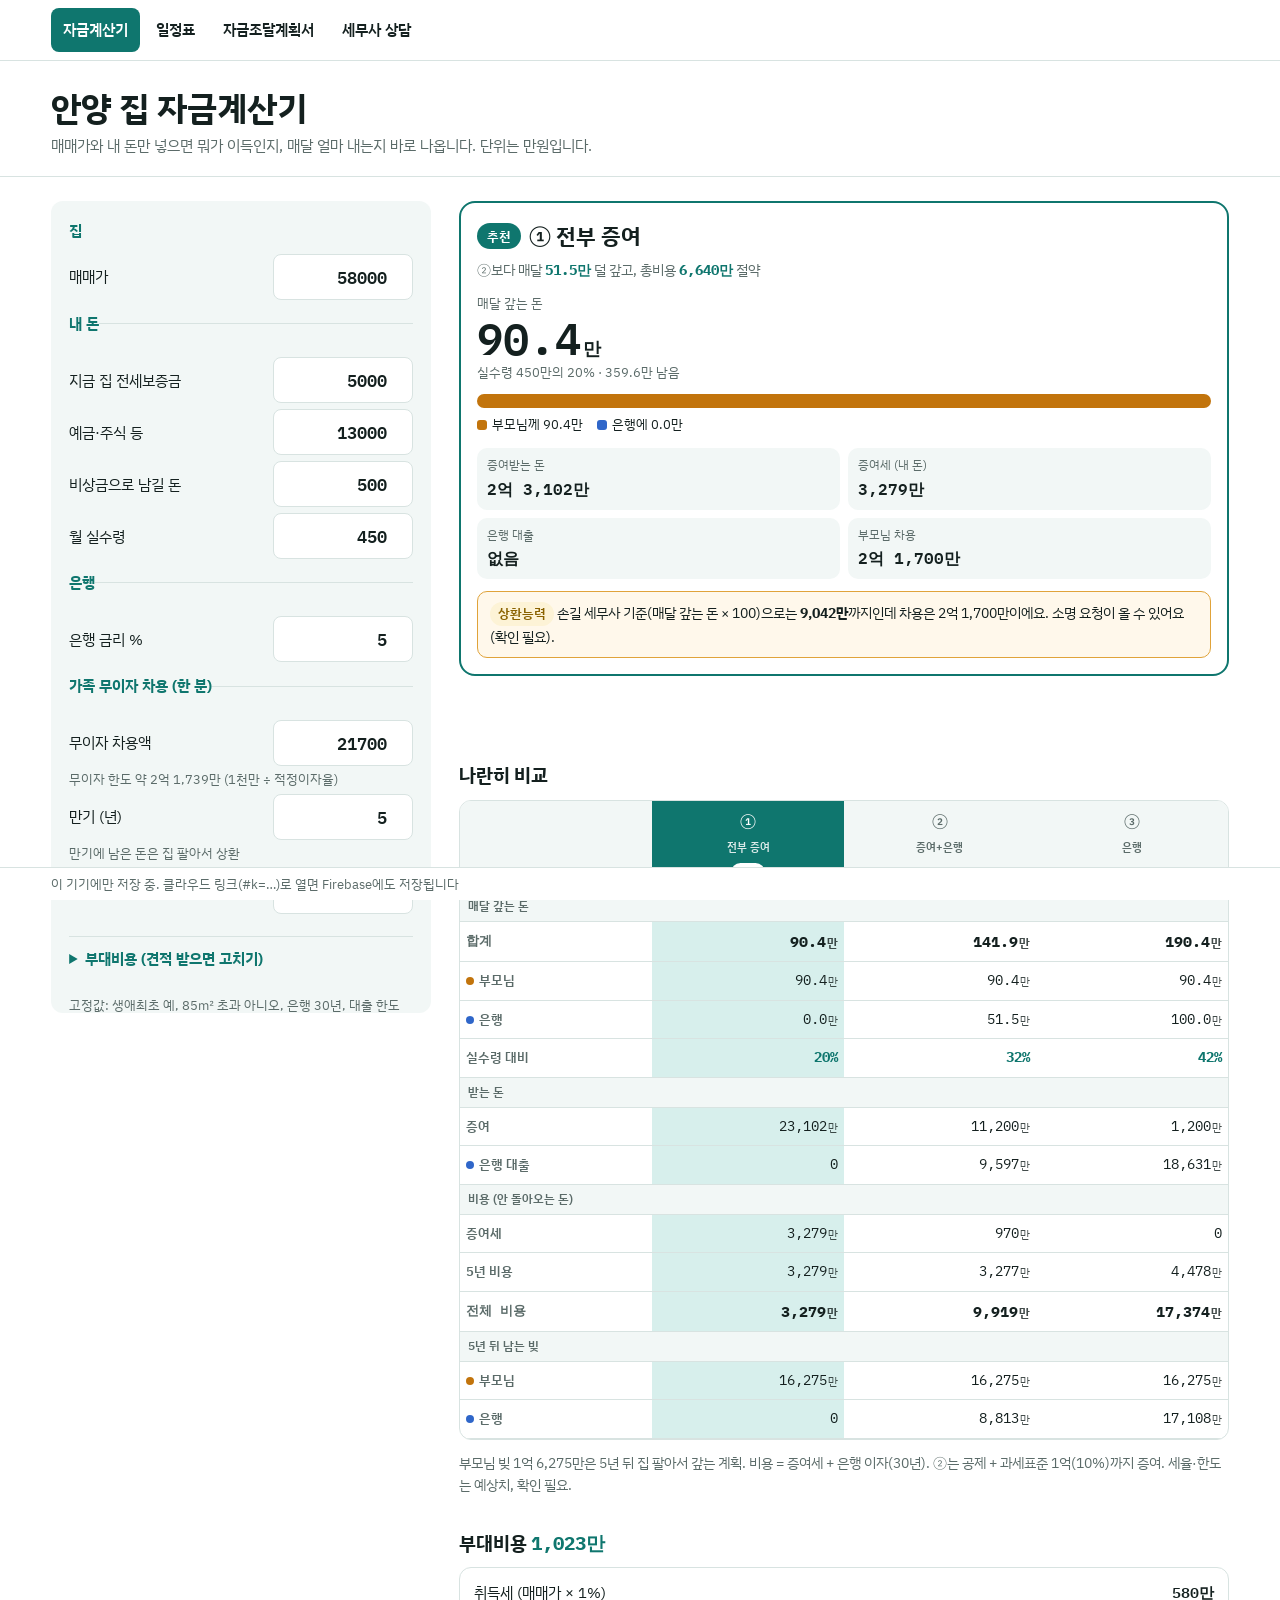
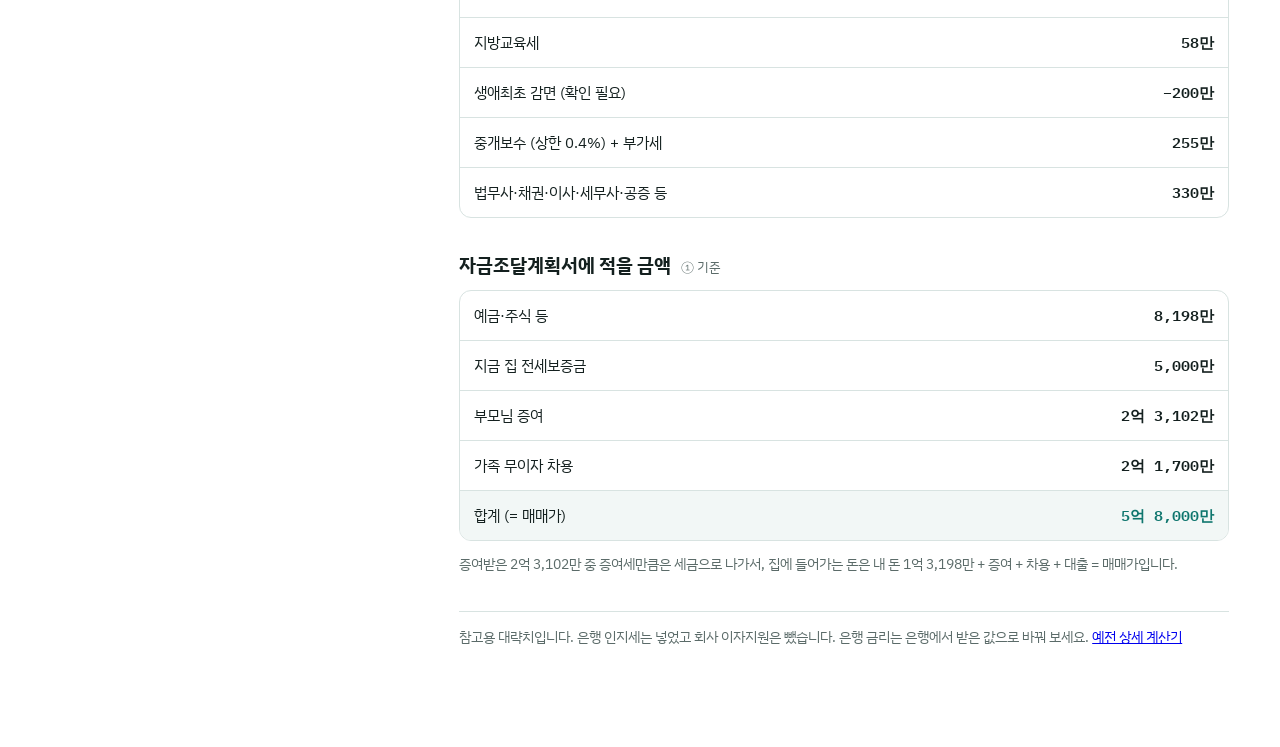
==== commit f275e4ed: "계산기: 모든 금액에 만/억 단위, 부대비용·조달계획서를 한 줄 목록으로, 섹션 간격 정리 Co-Authored-By: Claude Opus 5.5 <noreply@anthropi" ====
--- a/index.html
+++ b/index.html
@@ -85,6 +85,14 @@
 .hero{border:2px solid var(--ac);border-radius:12px;padding:16px 18px;margin-bottom:22px}.hero .big{font-size:clamp(26px,4vw,34px);font-weight:600}
 .hero h2{margin:0 0 6px;font-size:15px;color:var(--mute)}.hero p{margin:6px 0;line-height:1.6}
 
+main section+section,main #out>section:first-child{margin-top:36px}
+main section h2{margin:0 0 12px}.hv{color:var(--ac);font-family:"IBM Plex Mono",monospace}
+.note{margin:12px 0 0;line-height:1.55}
+.list{list-style:none;margin:0;padding:0;border:1px solid var(--line);border-radius:12px;overflow:hidden}
+.list li{display:flex;justify-content:space-between;align-items:baseline;gap:12px;padding:12px 14px;border-top:1px solid var(--line);font-size:15px}.list li:first-child{border-top:0}
+.list li span{min-width:0}.list li b{font:600 15px "IBM Plex Mono",monospace;white-space:nowrap}.list li.tot{background:var(--panel)}.list li.tot b{color:var(--ac)}
+.cmp3 u{text-decoration:none;font-size:.78em;font-family:"IBM Plex Sans KR",sans-serif;margin-left:1px;opacity:.8}
+footer{margin-top:36px}
 .tag{display:inline-block;background:var(--ac);color:light-dark(#fff,#04201d);font-weight:700;font-size:13px;padding:3px 10px;border-radius:99px}.tag.sm{font-size:11px;padding:1px 7px}
 :root{--fam:light-dark(#c2740c,#f0b35a);--bank:light-dark(#2f66c9,#7fa8ff)}
 .f{grid-template-columns:minmax(0,1fr) 140px;margin:6px 0}.f label{font-size:15px}
@@ -106,7 +114,7 @@
 .cmp3 tbody th{text-align:left;font-weight:600;font-size:13px;width:31%}.cmp3 td.n{text-align:right;font-family:"IBM Plex Mono",monospace;font-size:14px}
 .cmp3 .w{background:var(--acs)}.cmp3 thead th.w{background:var(--ac);color:light-dark(#fff,#04201d)}.cmp3 thead th.w small{color:inherit;opacity:.85}.cmp3 thead th.w .tag{background:light-dark(#fff,#04201d);color:var(--ac)}
 .cmp3 tr.grp th{background:var(--panel);font-size:12px;color:var(--mute);padding:5px 8px}.cmp3 tr.big td{font-weight:700;font-size:15px}
-.dot{display:inline-block;width:8px;height:8px;border-radius:50%;margin-right:5px}.pct{font-weight:700}.pct.g{color:var(--ac)}.pct.y{color:light-dark(#b26b00,#f0b35a)}.pct.r,small.r{color:#d9534f}
+.dot{display:inline-block;width:8px;height:8px;border-radius:50%;margin-right:5px}.pct{font-weight:700;background:none!important;padding:0}.pct.g{color:var(--ac)}.pct.y{color:light-dark(#b26b00,#f0b35a)}.pct.r,small.r{color:#d9534f}
 @media(max-width:380px){.cmp3{font-size:12px}.cmp3 td.n{font-size:12.5px}.pay b{font-size:38px}}
 </style>
 </head>
@@ -209,13 +217,13 @@
 ${capBad?`<p class="warnbox">${B('y','상환능력')} 손길 세무사 기준(매달 갚는 돈 × 100)으로는 <b>${fmtE(cap)}</b>까지인데 차용은 ${fmtE(R.free)}이에요. 소명 요청이 올 수 있어요 (확인 필요).</p>`:''}
 </section>`;
  const cols=R.p,cell=(f,cls='')=>cols.map(p=>`<td class="n${p===b?' w':''}${cls}">${f(p)}</td>`).join('');
- const n=v=>v>0.5?fmt(v):'0';
- $('out').innerHTML=`<section><h2>나란히 비교 <small class="unit">단위 만원</small></h2>
+ const n=v=>v>0.5?fmt(v)+'<u>만</u>':'0';
+ $('out').innerHTML=`<section><h2>나란히 비교</h2>
 <div class="cmpwrap"><table class="cmp3"><thead><tr><th></th>${cols.map(p=>`<th class="${p===b?'w':''}">${p.k}<br><small>${p.k==='①'?'전부 증여':p.k==='②'?'증여+은행':'은행'}</small>${p===b?'<br><span class="tag sm">추천</span>':''}</th>`).join('')}</tr></thead><tbody>
 <tr class="grp"><th colspan="4">매달 갚는 돈</th></tr>
-<tr class="big"><th>합계</th>${cell(p=>fmtM(p.m))}</tr>
-<tr><th><i class="dot cf"></i>부모님</th>${cell(p=>fmtM(p.mF))}</tr>
-<tr><th><i class="dot cb"></i>은행</th>${cell(p=>fmtM(p.mB))}</tr>
+<tr class="big"><th>합계</th>${cell(p=>fmtM(p.m)+'<u>만</u>')}</tr>
+<tr><th><i class="dot cf"></i>부모님</th>${cell(p=>fmtM(p.mF)+'<u>만</u>')}</tr>
+<tr><th><i class="dot cb"></i>은행</th>${cell(p=>fmtM(p.mB)+'<u>만</u>')}</tr>
 <tr><th>실수령 대비</th>${cell(p=>`<span class="pct ${p.pct<=50?'g':p.pct<=60?'y':'r'}">${p.pct.toFixed(0)}%</span>`)}</tr>
 <tr class="grp"><th colspan="4">받는 돈</th></tr>
 <tr><th>증여</th>${cell(p=>n(p.G))}</tr>
@@ -230,14 +238,14 @@
 </tbody></table></div>
 <p class="note">부모님 빚 ${fmtE(R.ball)}은 ${y}년 뒤 집 팔아서 갚는 계획. 비용 = 증여세 + 은행 이자(${I.years}년). ②는 공제 + 과세표준 1억(10%)까지 증여. 세율·한도는 예상치, 확인 필요.</p>
 </section>
-<section><h2>부대비용 ${fmt(R.costs)}만</h2>
-<table class="stack"><thead><tr><th>항목</th><th class="n">금액</th></tr></thead><tbody>
-${[['취득세 (매매가 × '+R.acqRate+'%)',R.acq],['지방교육세',R.edu],...(R.agri?[['농어촌특별세',R.agri]]:[]),...(R.relief?[['생애최초 감면 (확인 필요)',R.relief]]:[]),['중개보수 (상한 '+R.brokerRate+'%) + 부가세',R.broker+R.vat],['법무사·채권·이사·세무사·공증 등',R.direct]].map(r=>`<tr><td>${r[0]}</td><td class="n">${fmt(r[1])}</td></tr>`).join('')}
-</tbody></table></section>
-<section><h2>자금조달계획서에 적을 금액 (${b.k} 기준)</h2>
-<table class="stack"><thead><tr><th>항목</th><th class="n">금액</th></tr></thead><tbody>
-${[['예금·주식 등',Math.max(0,b.put-Math.min(I.jeonse,b.put))],['지금 집 전세보증금',Math.min(I.jeonse,b.put)],['부모님 증여',b.G-b.T>0?b.G:0],['주택담보대출',b.bank],['가족 무이자 차용',R.free]].filter(r=>r[1]>0.5).map(r=>`<tr><td>${r[0]}</td><td class="n">${fmt(r[1])}</td></tr>`).join('')}
-</tbody></table>
+<section><h2>부대비용 <span class="hv">${fmtE(R.costs)}</span></h2>
+<ul class="list">
+${[['취득세 (매매가 × '+R.acqRate+'%)',R.acq],['지방교육세',R.edu],...(R.agri?[['농어촌특별세',R.agri]]:[]),...(R.relief?[['생애최초 감면 (확인 필요)',R.relief]]:[]),['중개보수 (상한 '+R.brokerRate+'%) + 부가세',R.broker+R.vat],['법무사·채권·이사·세무사·공증 등',R.direct]].map(r=>`<li><span>${r[0]}</span><b>${fmtE(r[1])}</b></li>`).join('')}
+</ul></section>
+<section><h2>자금조달계획서에 적을 금액 <span class="unit">${b.k} 기준</span></h2>
+<ul class="list">
+${[['예금·주식 등',Math.max(0,b.put-Math.min(I.jeonse,b.put))],['지금 집 전세보증금',Math.min(I.jeonse,b.put)],['부모님 증여',b.G-b.T>0?b.G:0],['주택담보대출',b.bank],['가족 무이자 차용',R.free]].filter(r=>r[1]>0.5).map(r=>`<li><span>${r[0]}</span><b>${fmtE(r[1])}</b></li>`).join('')}<li class="tot"><span>합계 (= 매매가)</span><b>${fmtE(I.price)}</b></li>
+</ul>
 <p class="note">증여받은 ${fmtE(b.G)} 중 증여세만큼은 세금으로 나가서, 집에 들어가는 돈은 내 돈 ${fmtE(b.put)} + 증여 + 차용 + 대출 = 매매가입니다.</p></section>
 <footer>참고용 대략치입니다. 은행 인지세는 넣었고 회사 이자지원은 뺐습니다. 은행 금리는 은행에서 받은 값으로 바꿔 보세요. <a href="old.html">예전 상세 계산기</a></footer>`}
 load();render();
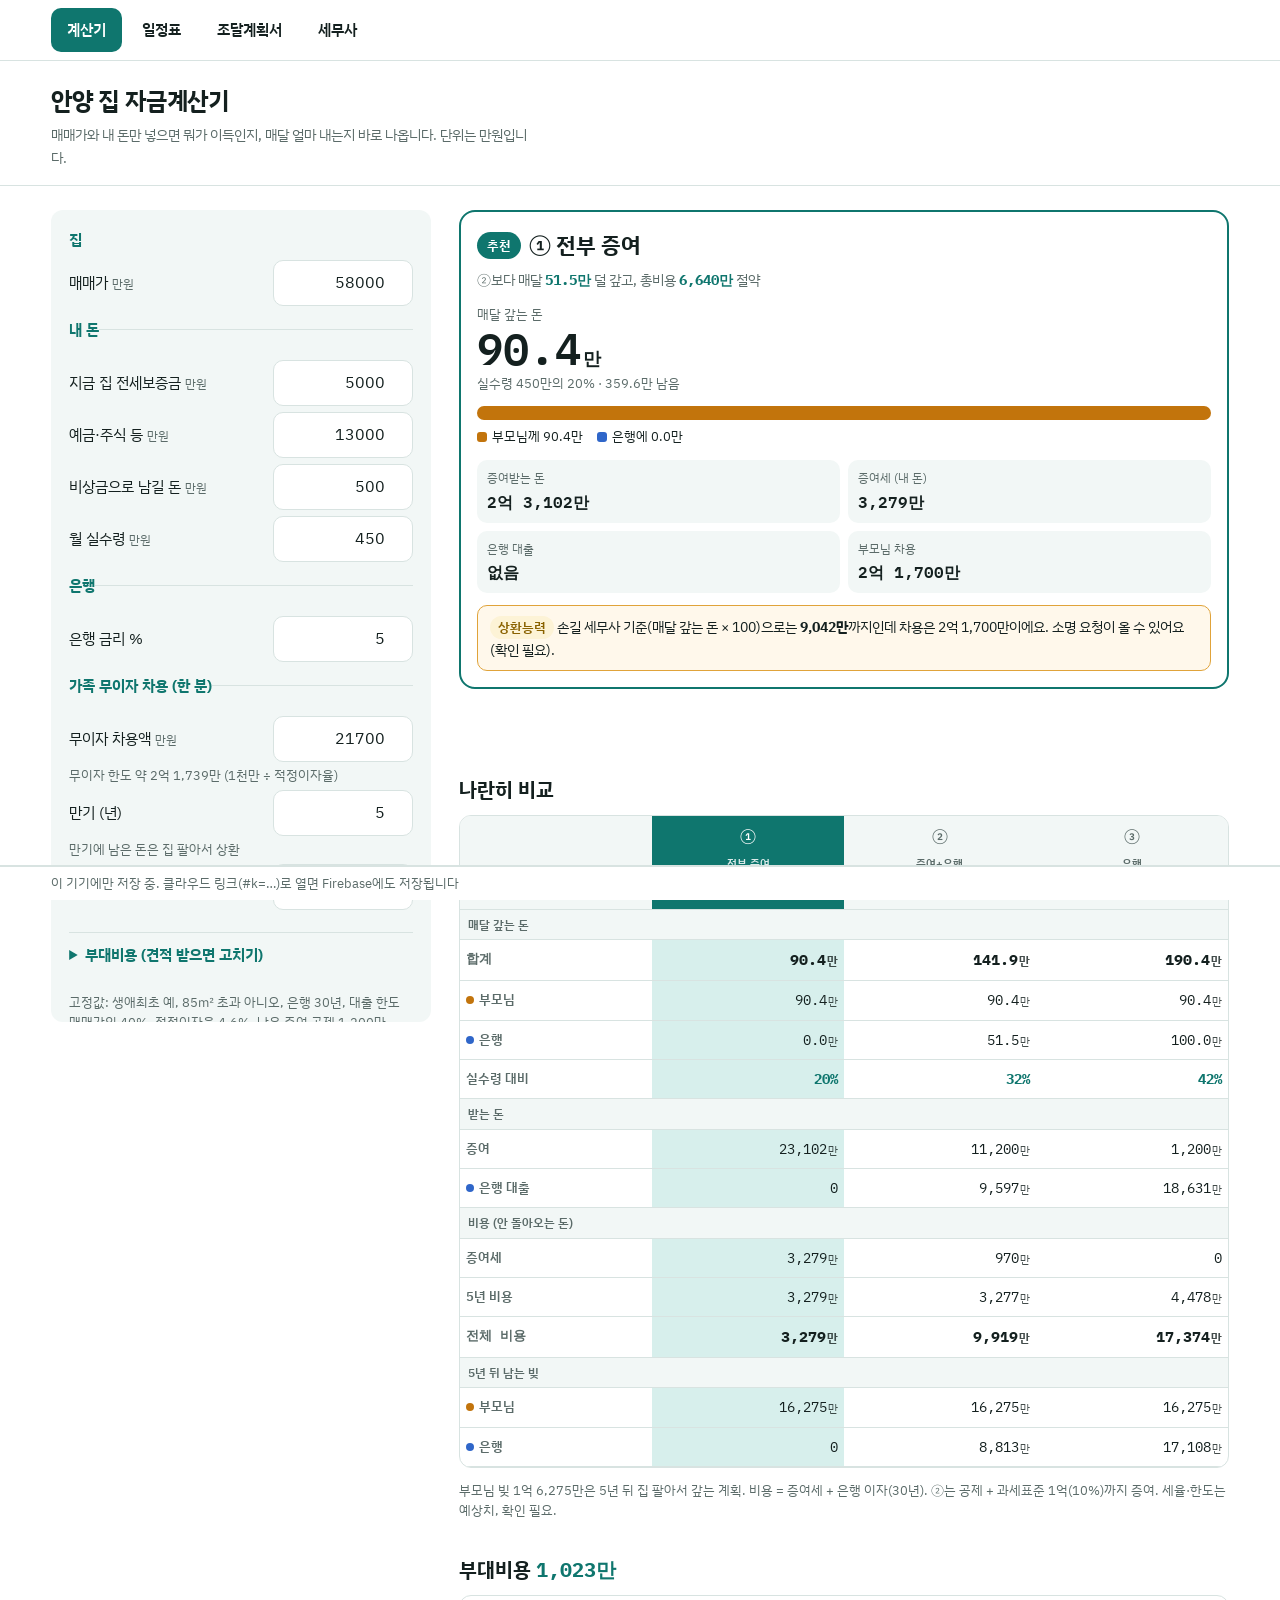
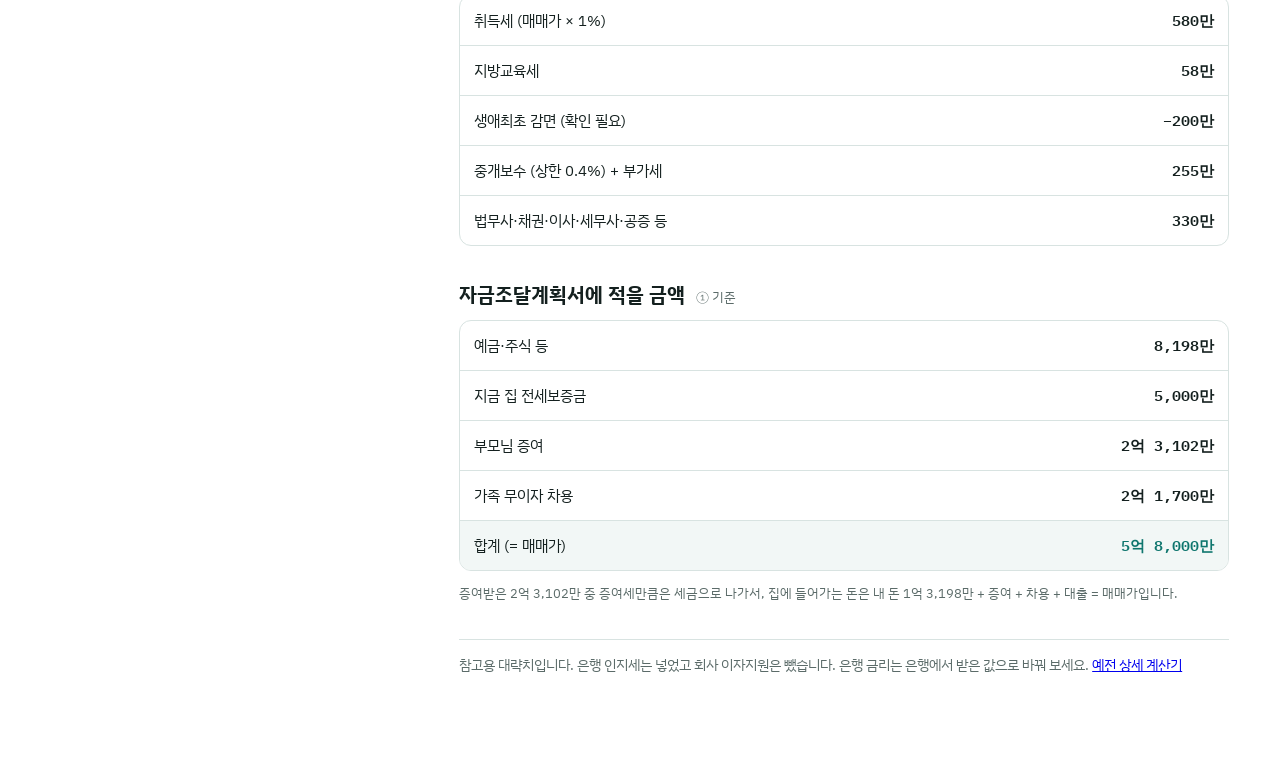
==== commit 9215f9ab: "전체 디자인 정리: 공통 스타일(common.css), 상단 탭 한 줄, 입력칸·표·간격 통일, 금액 단위 Co-Authored-By: Claude Opus 5.5 <noreply" ====
--- a/index.html
+++ b/index.html
@@ -94,6 +94,7 @@
 .cmp3 u{text-decoration:none;font-size:.78em;font-family:"IBM Plex Sans KR",sans-serif;margin-left:1px;opacity:.8}
 footer{margin-top:36px}
 .tag{display:inline-block;background:var(--ac);color:light-dark(#fff,#04201d);font-weight:700;font-size:13px;padding:3px 10px;border-radius:99px}.tag.sm{font-size:11px;padding:1px 7px}
+.u{font-size:12px;color:var(--mute);font-weight:400}aside legend{margin-bottom:2px}
 :root{--fam:light-dark(#c2740c,#f0b35a);--bank:light-dark(#2f66c9,#7fa8ff)}
 .f{grid-template-columns:minmax(0,1fr) 140px;margin:6px 0}.f label{font-size:15px}
 input[type=number]{min-height:46px;font-size:17px;font-weight:600}
@@ -117,9 +118,10 @@
 .dot{display:inline-block;width:8px;height:8px;border-radius:50%;margin-right:5px}.pct{font-weight:700;background:none!important;padding:0}.pct.g{color:var(--ac)}.pct.y{color:light-dark(#b26b00,#f0b35a)}.pct.r,small.r{color:#d9534f}
 @media(max-width:380px){.cmp3{font-size:12px}.cmp3 td.n{font-size:12.5px}.pay b{font-size:38px}}
 </style>
+<link rel="stylesheet" href="common.css">
 </head>
 <body>
-<nav class="top"><a href="./" aria-current="page">자금계산기</a><a href="schedule.html">일정표</a><a href="fund.html">자금조달계획서</a><a href="taxpro.html">세무사 상담</a></nav>
+<nav class="top"><a href="./" aria-current="page">계산기</a><a href="schedule.html">일정표</a><a href="fund.html">조달계획서</a><a href="taxpro.html">세무사</a></nav>
 <header>
 <h1>안양 집 자금계산기</h1>
 <p>매매가와 내 돈만 넣으면 뭐가 이득인지, 매달 얼마 내는지 바로 나옵니다. 단위는 만원입니다.</p>
@@ -128,30 +130,30 @@
 <aside>
 <form id="form" onsubmit="return false">
 <fieldset><legend>집</legend>
-<div class="f"><label for="price">매매가</label><input type="number" inputmode="decimal" id="price" step="100"></div>
+<div class="f"><label for="price">매매가 <span class="u">만원</span></label><input type="number" inputmode="decimal" id="price" step="100"></div>
 </fieldset>
 <fieldset><legend>내 돈</legend>
-<div class="f"><label for="jeonse">지금 집 전세보증금</label><input type="number" inputmode="decimal" id="jeonse" step="100"></div>
-<div class="f"><label for="cash">예금·주식 등</label><input type="number" inputmode="decimal" id="cash" step="100"></div>
-<div class="f"><label for="reserve">비상금으로 남길 돈</label><input type="number" inputmode="decimal" id="reserve" step="100"></div>
-<div class="f"><label for="income">월 실수령</label><input type="number" inputmode="decimal" id="income" step="10"></div>
+<div class="f"><label for="jeonse">지금 집 전세보증금 <span class="u">만원</span></label><input type="number" inputmode="decimal" id="jeonse" step="100"></div>
+<div class="f"><label for="cash">예금·주식 등 <span class="u">만원</span></label><input type="number" inputmode="decimal" id="cash" step="100"></div>
+<div class="f"><label for="reserve">비상금으로 남길 돈 <span class="u">만원</span></label><input type="number" inputmode="decimal" id="reserve" step="100"></div>
+<div class="f"><label for="income">월 실수령 <span class="u">만원</span></label><input type="number" inputmode="decimal" id="income" step="10"></div>
 </fieldset>
 <fieldset><legend>은행</legend>
 <div class="f"><label for="rate">은행 금리 %</label><input type="number" inputmode="decimal" id="rate" step="0.1"></div>
 </fieldset>
 <fieldset><legend>가족 무이자 차용 (한 분)</legend>
-<div class="f"><label for="fsFree">무이자 차용액</label><input type="number" inputmode="decimal" id="fsFree" step="100"><small id="limD"></small></div>
+<div class="f"><label for="fsFree">무이자 차용액 <span class="u">만원</span></label><input type="number" inputmode="decimal" id="fsFree" step="100"><small id="limD"></small></div>
 <div class="f"><label for="fsTerm">만기 (년)</label><input type="number" inputmode="decimal" id="fsTerm" step="1"><small>만기에 남은 돈은 집 팔아서 상환</small></div>
 <div class="f"><label for="fsRepay">매년 상환 비율 %</label><input type="number" inputmode="decimal" id="fsRepay" step="0.5"></div>
 </fieldset>
 <details class="set"><summary>부대비용 (견적 받으면 고치기)</summary>
-<div class="f"><label for="lawyer">법무사·등기</label><input type="number" inputmode="decimal" id="lawyer"></div>
-<div class="f"><label for="bond">국민주택채권 할인</label><input type="number" inputmode="decimal" id="bond"></div>
-<div class="f"><label for="move">이사비</label><input type="number" inputmode="decimal" id="move"></div>
-<div class="f"><label for="taxpro">세무사</label><input type="number" inputmode="decimal" id="taxpro"><small>모담 견적 33 (조달계획서 포함)</small></div>
-<div class="f"><label for="notary">차용증 확정일자·공증</label><input type="number" inputmode="decimal" id="notary"></div>
-<div class="f"><label for="floor">도배·바닥</label><input type="number" inputmode="decimal" id="floor"></div>
-<div class="f"><label for="appl">가전·가구</label><input type="number" inputmode="decimal" id="appl"></div>
+<div class="f"><label for="lawyer">법무사·등기 <span class="u">만원</span></label><input type="number" inputmode="decimal" id="lawyer"></div>
+<div class="f"><label for="bond">국민주택채권 할인 <span class="u">만원</span></label><input type="number" inputmode="decimal" id="bond"></div>
+<div class="f"><label for="move">이사비 <span class="u">만원</span></label><input type="number" inputmode="decimal" id="move"></div>
+<div class="f"><label for="taxpro">세무사 <span class="u">만원</span></label><input type="number" inputmode="decimal" id="taxpro"><small>모담 견적 33 (조달계획서 포함)</small></div>
+<div class="f"><label for="notary">차용증 확정일자·공증 <span class="u">만원</span></label><input type="number" inputmode="decimal" id="notary"></div>
+<div class="f"><label for="floor">도배·바닥 <span class="u">만원</span></label><input type="number" inputmode="decimal" id="floor"></div>
+<div class="f"><label for="appl">가전·가구 <span class="u">만원</span></label><input type="number" inputmode="decimal" id="appl"></div>
 <p class="hint">취득세·중개보수·은행 인지세는 자동 계산합니다.</p>
 </details>
 <p class="hint">고정값: 생애최초 예, 85㎡ 초과 아니오, 은행 30년, 대출 한도 매매가의 40%, 적정이자율 4.6%, 남은 증여 공제 1,200만.</p>
--- a/common.css
+++ b/common.css
@@ -0,0 +1,31 @@
+/* 공통 디자인 규칙: 여백 4·8·12·16·24·36, 글자 13·15·17·20·24 */
+:root{--s1:4px;--s2:8px;--s3:12px;--s4:16px;--s5:24px;--s6:36px;--r:12px;--fam:light-dark(#c2740c,#f0b35a);--bank:light-dark(#2f66c9,#7fa8ff)}
+body{font-size:15px;line-height:1.6;padding-bottom:96px}
+/* 상단 탭: 한 줄 4칸 */
+nav.top{display:grid!important;grid-template-columns:repeat(4,minmax(0,1fr));gap:var(--s1);padding:var(--s2) max(4vw,var(--s3))!important;flex-wrap:nowrap}
+nav.top a{display:flex!important;align-items:center;justify-content:center;text-align:center;padding:var(--s2) var(--s1)!important;font-size:14px!important;min-height:44px;border-radius:10px;white-space:nowrap;overflow:hidden;text-overflow:ellipsis}
+@media(min-width:700px){nav.top{grid-template-columns:repeat(4,max-content)}nav.top a{padding:var(--s2) var(--s4)!important;font-size:15px!important}}
+/* 머리말 */
+header{padding:var(--s5) max(4vw,var(--s4)) var(--s4)!important}
+header h1{font-size:24px!important;line-height:1.3;margin:0 0 var(--s2)!important;letter-spacing:-.01em}
+header p{font-size:14px!important;color:var(--mute);margin:0!important;max-width:60ch}
+/* 섹션 제목 */
+main h2,section h2{font-size:20px;line-height:1.3;margin:0 0 var(--s3)}
+h3{font-size:17px;margin:var(--s5) 0 var(--s2)}
+.note,.hint{font-size:13px!important;line-height:1.55;color:var(--mute)}
+/* 입력칸 */
+input[type=text],input[type=number],input[type=date],input[type=time],input[type=email],select,textarea{font:inherit;font-size:16px;min-height:46px;padding:var(--s2) var(--s3);border:1px solid var(--line);border-radius:10px;background:var(--bg);color:var(--ink);box-sizing:border-box;width:100%}
+textarea{min-height:72px;line-height:1.5}
+input:focus-visible,select:focus-visible,textarea:focus-visible,button:focus-visible,a:focus-visible{outline:2px solid var(--ac);outline-offset:2px}
+/* 2칸 표(칸/내용)는 폰에서 제목+내용 한 덩어리로 */
+@media(max-width:700px){
+ table.stack:not(:has(thead th:nth-child(3))) td::before{display:none!important}
+ table.stack:not(:has(thead th:nth-child(3))) tr{display:block;padding:var(--s3) 0;border-bottom:1px solid var(--line)}
+ table.stack:not(:has(thead th:nth-child(3))) td{display:block!important;padding:0!important;border:0!important;text-align:left!important}
+ table.stack:not(:has(thead th:nth-child(3))) td:first-child{font-weight:600;margin-bottom:var(--s1)}
+ table.stack td::before{font-size:12px!important;color:var(--mute)}
+}
+/* 하단 저장 상태 줄 */
+#sync,#csync{font-size:13px}
+.sync,#csync{box-shadow:0 -1px 0 var(--line)}
+@media(prefers-reduced-motion:reduce){*{scroll-behavior:auto!important;transition:none!important}}
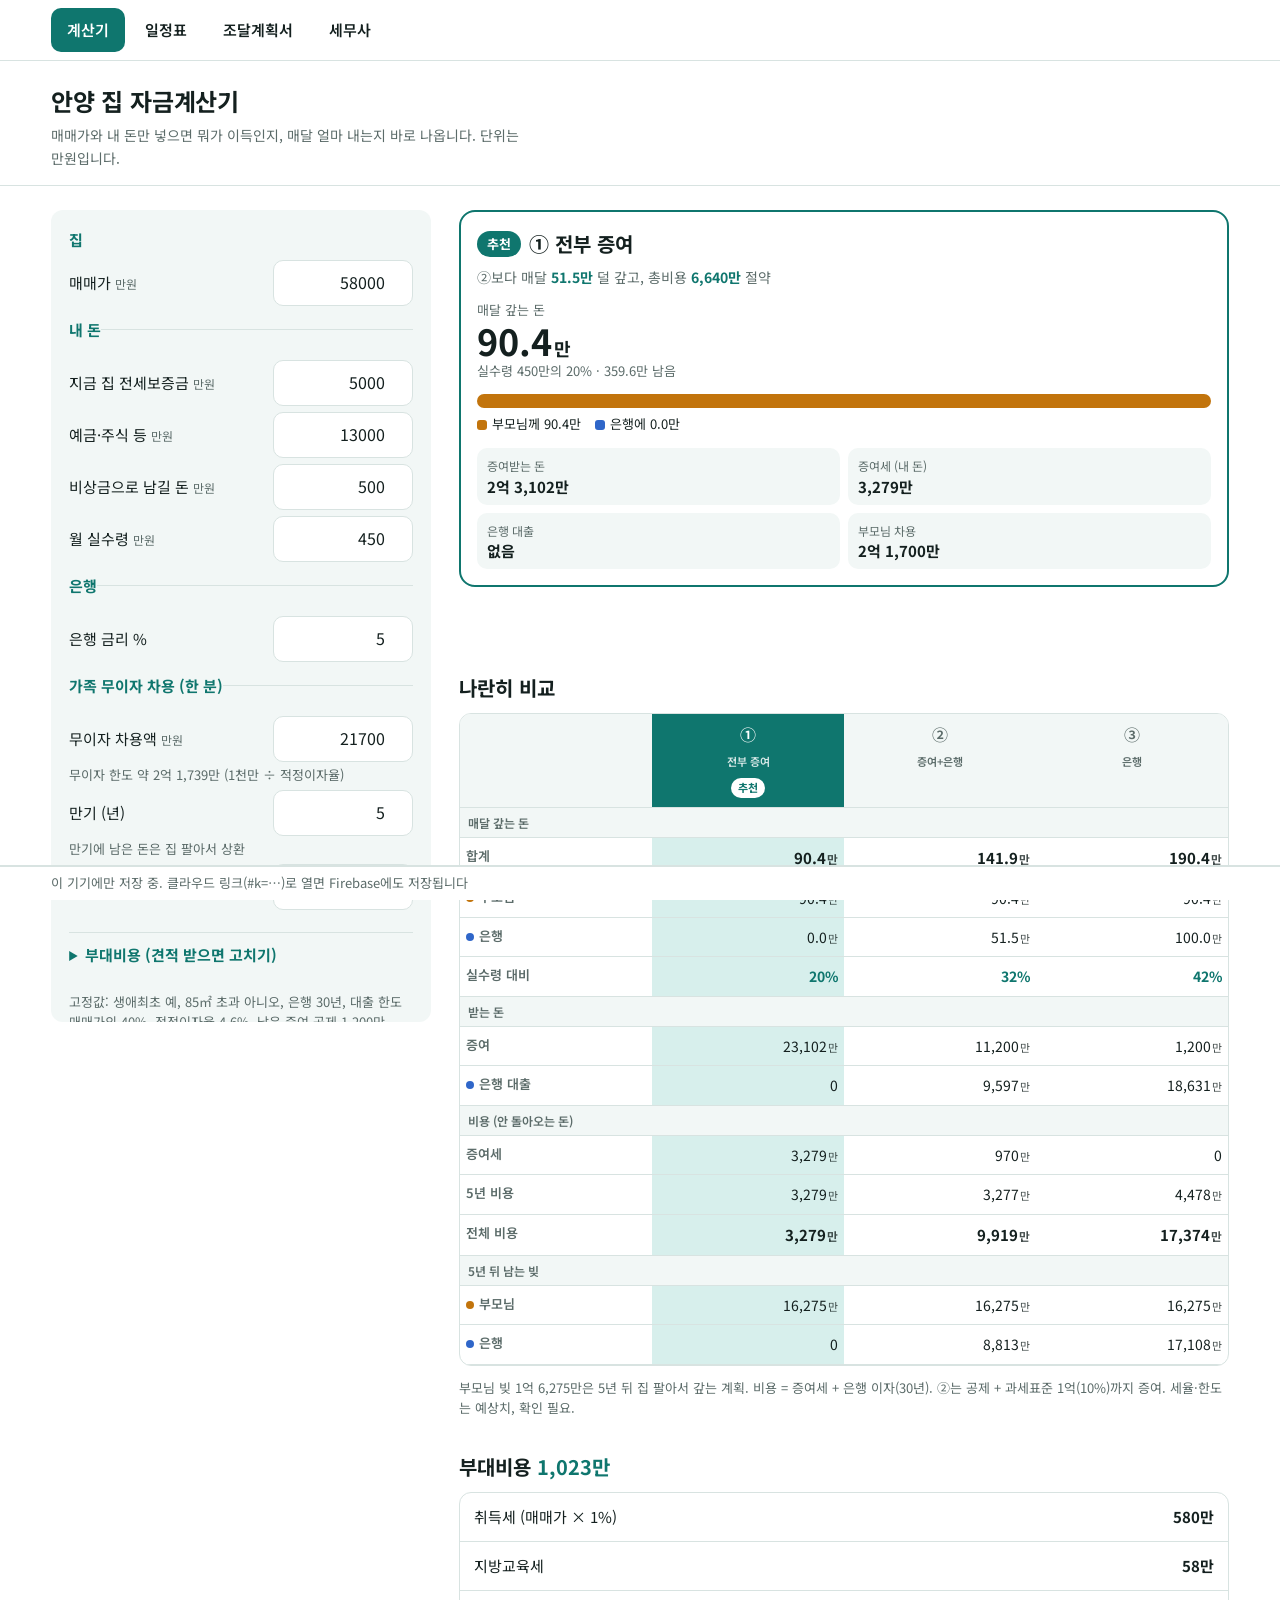
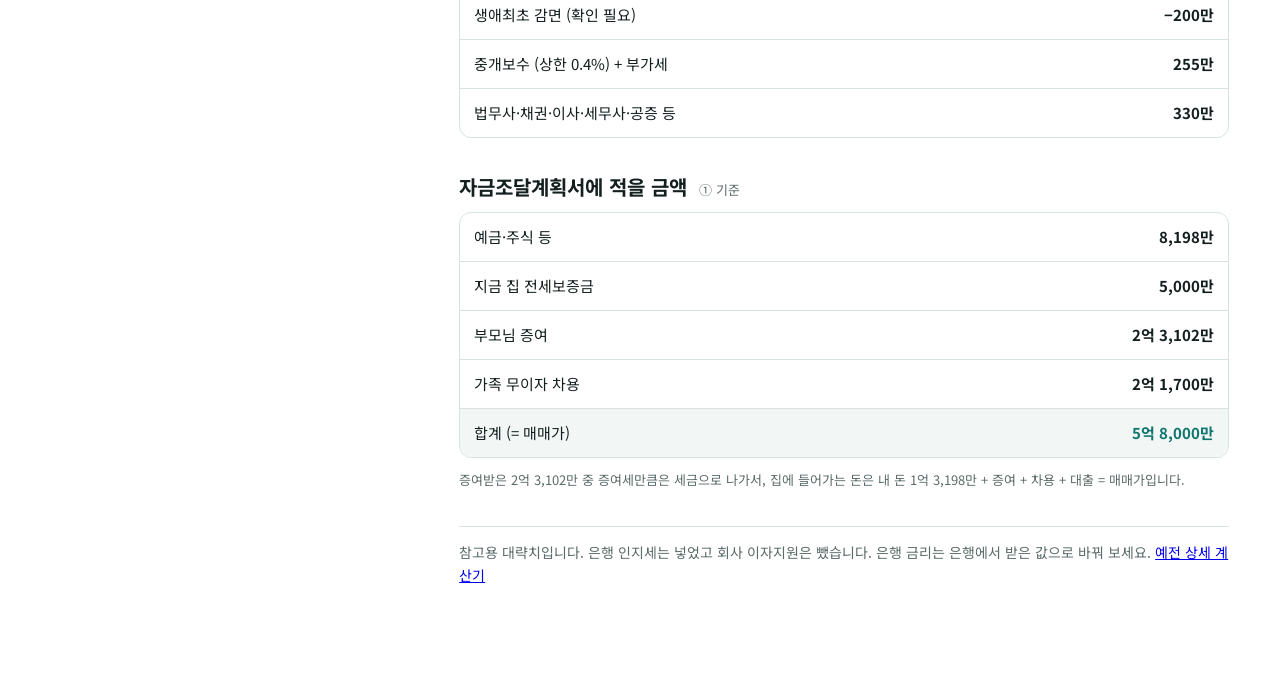
==== commit 50e4b073: "글꼴 Noto Sans KR, 글자 크기 위계, 상담 답변칸 자동 높이, 계산기 상환능력 경고 제거 Co-Authored-By: Claude Opus 5.5 <noreply@ant" ====
--- a/index.html
+++ b/index.html
@@ -216,7 +216,7 @@
 ${seg(b.mF,b.mB)}
 <div class="legend"><span><i class="cf"></i>부모님께 ${fmtM(b.mF)}만</span><span><i class="cb"></i>은행에 ${fmtM(b.mB)}만</span></div>
 <div class="kv"><div><span>증여받는 돈</span><b>${fmtE(b.G)}</b></div><div><span>증여세 (내 돈)</span><b>${fmtE(b.T)}</b></div><div><span>은행 대출</span><b>${b.bank>0.5?fmtE(b.bank):'없음'}</b></div><div><span>부모님 차용</span><b>${fmtE(R.free)}</b></div></div>
-${capBad?`<p class="warnbox">${B('y','상환능력')} 손길 세무사 기준(매달 갚는 돈 × 100)으로는 <b>${fmtE(cap)}</b>까지인데 차용은 ${fmtE(R.free)}이에요. 소명 요청이 올 수 있어요 (확인 필요).</p>`:''}
+
 </section>`;
  const cols=R.p,cell=(f,cls='')=>cols.map(p=>`<td class="n${p===b?' w':''}${cls}">${f(p)}</td>`).join('');
  const n=v=>v>0.5?fmt(v)+'<u>만</u>':'0';
--- a/common.css
+++ b/common.css
@@ -1,3 +1,4 @@
+@import url('https://fonts.googleapis.com/css2?family=Noto+Sans+KR:wght@400;500;700&display=swap');
 /* 공통 디자인 규칙: 여백 4·8·12·16·24·36, 글자 13·15·17·20·24 */
 :root{--s1:4px;--s2:8px;--s3:12px;--s4:16px;--s5:24px;--s6:36px;--r:12px;--fam:light-dark(#c2740c,#f0b35a);--bank:light-dark(#2f66c9,#7fa8ff)}
 body{font-size:15px;line-height:1.6;padding-bottom:96px}
@@ -29,3 +30,15 @@
 #sync,#csync{font-size:13px}
 .sync,#csync{box-shadow:0 -1px 0 var(--line)}
 @media(prefers-reduced-motion:reduce){*{scroll-behavior:auto!important;transition:none!important}}
+
+/* 글꼴: Noto Sans KR 하나로, 숫자는 같은 폭 */
+html body,html body *{font-family:"Noto Sans KR",system-ui,sans-serif!important}
+body{font-variant-numeric:tabular-nums}
+/* 글자 크기 위계: 결론 숫자 36 > 제목 24 > 섹션 20 > 강조 17 > 본문·입력 16/15 > 보조 13 */
+input[type=text],input[type=number],input[type=date],input[type=time],select,textarea{font-size:16px!important;font-weight:400!important}
+.pay b{font-size:36px!important;font-weight:700!important}
+.hname{font-size:20px!important}
+.kv b,.list li b{font-size:15px!important;font-weight:700!important}
+.cmp3 td.n{font-size:14px!important}.cmp3 tr.big td{font-size:15px!important}
+.f label{font-size:15px!important}
+legend{font-size:15px}
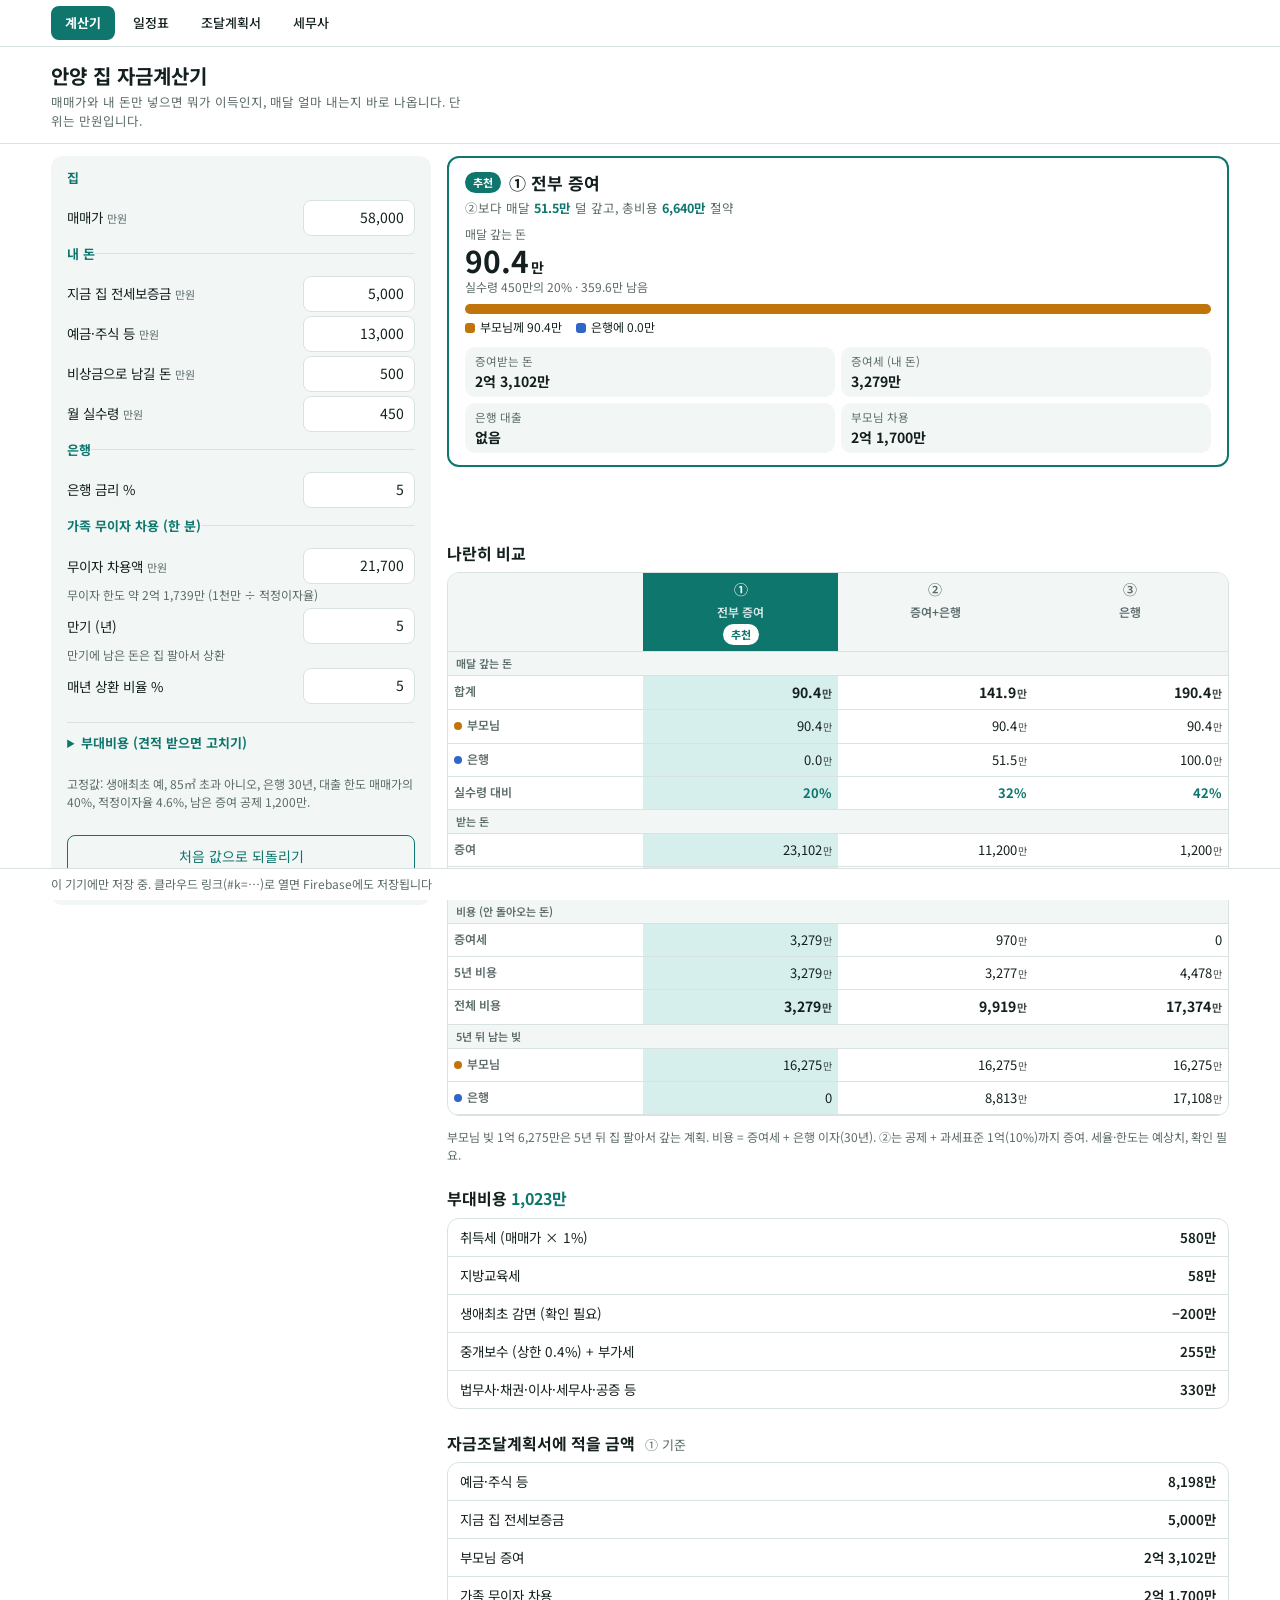
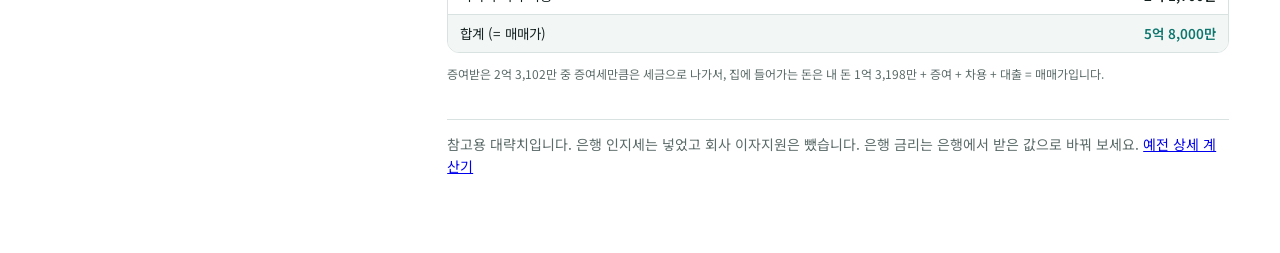
==== commit bccf7fbd: "촘촘한 모바일 디자인: 글자 12~22, 입력 높이 36, 숫자 콤마, 네 탭 공통 적용 Co-Authored-By: Claude Opus 5.5 <noreply@anthropic" ====
--- a/index.html
+++ b/index.html
@@ -2,7 +2,8 @@
 <html lang="ko">
 <head>
 <meta charset="utf-8">
-<meta name="viewport" content="width=device-width,initial-scale=1">
+<meta http-equiv="Cache-Control" content="no-cache">
+<meta name="viewport" content="width=device-width,initial-scale=1,maximum-scale=1">
 <meta name="theme-color" content="#ffffff" media="(prefers-color-scheme: light)">
 <meta name="theme-color" content="#0c1615" media="(prefers-color-scheme: dark)">
 <title>안양 집 자금계산기</title>
@@ -118,7 +119,7 @@
 .dot{display:inline-block;width:8px;height:8px;border-radius:50%;margin-right:5px}.pct{font-weight:700;background:none!important;padding:0}.pct.g{color:var(--ac)}.pct.y{color:light-dark(#b26b00,#f0b35a)}.pct.r,small.r{color:#d9534f}
 @media(max-width:380px){.cmp3{font-size:12px}.cmp3 td.n{font-size:12.5px}.pay b{font-size:38px}}
 </style>
-<link rel="stylesheet" href="common.css">
+<link rel="stylesheet" href="common.css?v=202611270633">
 </head>
 <body>
 <nav class="top"><a href="./" aria-current="page">계산기</a><a href="schedule.html">일정표</a><a href="fund.html">조달계획서</a><a href="taxpro.html">세무사</a></nav>
@@ -130,30 +131,30 @@
 <aside>
 <form id="form" onsubmit="return false">
 <fieldset><legend>집</legend>
-<div class="f"><label for="price">매매가 <span class="u">만원</span></label><input type="number" inputmode="decimal" id="price" step="100"></div>
+<div class="f"><label for="price">매매가 <span class="u">만원</span></label><input type="text" inputmode="decimal" autocomplete="off" id="price" step="100"></div>
 </fieldset>
 <fieldset><legend>내 돈</legend>
-<div class="f"><label for="jeonse">지금 집 전세보증금 <span class="u">만원</span></label><input type="number" inputmode="decimal" id="jeonse" step="100"></div>
-<div class="f"><label for="cash">예금·주식 등 <span class="u">만원</span></label><input type="number" inputmode="decimal" id="cash" step="100"></div>
-<div class="f"><label for="reserve">비상금으로 남길 돈 <span class="u">만원</span></label><input type="number" inputmode="decimal" id="reserve" step="100"></div>
-<div class="f"><label for="income">월 실수령 <span class="u">만원</span></label><input type="number" inputmode="decimal" id="income" step="10"></div>
+<div class="f"><label for="jeonse">지금 집 전세보증금 <span class="u">만원</span></label><input type="text" inputmode="decimal" autocomplete="off" id="jeonse" step="100"></div>
+<div class="f"><label for="cash">예금·주식 등 <span class="u">만원</span></label><input type="text" inputmode="decimal" autocomplete="off" id="cash" step="100"></div>
+<div class="f"><label for="reserve">비상금으로 남길 돈 <span class="u">만원</span></label><input type="text" inputmode="decimal" autocomplete="off" id="reserve" step="100"></div>
+<div class="f"><label for="income">월 실수령 <span class="u">만원</span></label><input type="text" inputmode="decimal" autocomplete="off" id="income" step="10"></div>
 </fieldset>
 <fieldset><legend>은행</legend>
-<div class="f"><label for="rate">은행 금리 %</label><input type="number" inputmode="decimal" id="rate" step="0.1"></div>
+<div class="f"><label for="rate">은행 금리 %</label><input type="text" inputmode="decimal" autocomplete="off" id="rate" step="0.1"></div>
 </fieldset>
 <fieldset><legend>가족 무이자 차용 (한 분)</legend>
-<div class="f"><label for="fsFree">무이자 차용액 <span class="u">만원</span></label><input type="number" inputmode="decimal" id="fsFree" step="100"><small id="limD"></small></div>
-<div class="f"><label for="fsTerm">만기 (년)</label><input type="number" inputmode="decimal" id="fsTerm" step="1"><small>만기에 남은 돈은 집 팔아서 상환</small></div>
-<div class="f"><label for="fsRepay">매년 상환 비율 %</label><input type="number" inputmode="decimal" id="fsRepay" step="0.5"></div>
+<div class="f"><label for="fsFree">무이자 차용액 <span class="u">만원</span></label><input type="text" inputmode="decimal" autocomplete="off" id="fsFree" step="100"><small id="limD"></small></div>
+<div class="f"><label for="fsTerm">만기 (년)</label><input type="text" inputmode="decimal" autocomplete="off" id="fsTerm" step="1"><small>만기에 남은 돈은 집 팔아서 상환</small></div>
+<div class="f"><label for="fsRepay">매년 상환 비율 %</label><input type="text" inputmode="decimal" autocomplete="off" id="fsRepay" step="0.5"></div>
 </fieldset>
 <details class="set"><summary>부대비용 (견적 받으면 고치기)</summary>
-<div class="f"><label for="lawyer">법무사·등기 <span class="u">만원</span></label><input type="number" inputmode="decimal" id="lawyer"></div>
-<div class="f"><label for="bond">국민주택채권 할인 <span class="u">만원</span></label><input type="number" inputmode="decimal" id="bond"></div>
-<div class="f"><label for="move">이사비 <span class="u">만원</span></label><input type="number" inputmode="decimal" id="move"></div>
-<div class="f"><label for="taxpro">세무사 <span class="u">만원</span></label><input type="number" inputmode="decimal" id="taxpro"><small>모담 견적 33 (조달계획서 포함)</small></div>
-<div class="f"><label for="notary">차용증 확정일자·공증 <span class="u">만원</span></label><input type="number" inputmode="decimal" id="notary"></div>
-<div class="f"><label for="floor">도배·바닥 <span class="u">만원</span></label><input type="number" inputmode="decimal" id="floor"></div>
-<div class="f"><label for="appl">가전·가구 <span class="u">만원</span></label><input type="number" inputmode="decimal" id="appl"></div>
+<div class="f"><label for="lawyer">법무사·등기 <span class="u">만원</span></label><input type="text" inputmode="decimal" autocomplete="off" id="lawyer"></div>
+<div class="f"><label for="bond">국민주택채권 할인 <span class="u">만원</span></label><input type="text" inputmode="decimal" autocomplete="off" id="bond"></div>
+<div class="f"><label for="move">이사비 <span class="u">만원</span></label><input type="text" inputmode="decimal" autocomplete="off" id="move"></div>
+<div class="f"><label for="taxpro">세무사 <span class="u">만원</span></label><input type="text" inputmode="decimal" autocomplete="off" id="taxpro"><small>모담 견적 33 (조달계획서 포함)</small></div>
+<div class="f"><label for="notary">차용증 확정일자·공증 <span class="u">만원</span></label><input type="text" inputmode="decimal" autocomplete="off" id="notary"></div>
+<div class="f"><label for="floor">도배·바닥 <span class="u">만원</span></label><input type="text" inputmode="decimal" autocomplete="off" id="floor"></div>
+<div class="f"><label for="appl">가전·가구 <span class="u">만원</span></label><input type="text" inputmode="decimal" autocomplete="off" id="appl"></div>
 <p class="hint">취득세·중개보수·은행 인지세는 자동 계산합니다.</p>
 </details>
 <p class="hint">고정값: 생애최초 예, 85㎡ 초과 아니오, 은행 30년, 대출 한도 매매가의 40%, 적정이자율 4.6%, 남은 증여 공제 1,200만.</p>
@@ -176,8 +177,8 @@
 const fmtM=v=>fmt(v,1);
 function fmtE(v){const neg=v<0,a=Math.round(Math.abs(v));let s;if(a>=10000){const e=Math.floor(a/10000),r=a%10000;s=e+'억'+(r?' '+r.toLocaleString('ko-KR')+'만':'')}else s=a.toLocaleString('ko-KR')+'만';return(neg?'−':'')+s}
 const B=(c,t)=>`<span class="badge ${c}">${t}</span>`;
-function load(s){if(!s){s={};try{s=JSON.parse(localStorage.getItem(KEY)||'{}')||{}}catch(e){}}for(const k of ids){const v=k in s?s[k]:DEF[k],el=$(k);if(el.type==='checkbox')el.checked=!!v;else el.value=v}}
-function read(){const I=Object.assign({},FIX);for(const k of ids){const el=$(k);I[k]=el.type==='checkbox'?el.checked:(parseFloat(el.value)||0)}return I}
+function load(s){if(!s){s={};try{s=JSON.parse(localStorage.getItem(KEY)||'{}')||{}}catch(e){}}for(const k of ids){const v=k in s?s[k]:DEF[k],el=$(k);if(el.type==='checkbox')el.checked=!!v;else el.value=typeof v==='number'?v.toLocaleString('ko-KR',{maximumFractionDigits:2}):v}}
+function read(){const I=Object.assign({},FIX);for(const k of ids){const el=$(k);I[k]=el.type==='checkbox'?el.checked:(parseFloat(String(el.value).replace(/[^0-9.\-]/g,''))||0)}return I}
 function save(I){let o={};try{o=JSON.parse(localStorage.getItem(KEY)||'{}')||{}}catch(e){}for(const k of ids)o[k]=I[k];try{localStorage.setItem(KEY,JSON.stringify(o))}catch(e){}}
 const touch=()=>{try{localStorage.setItem(TK,Date.now())}catch(e){}if(window.CPush)CPush()};
 window.CALC={get:()=>{let o={};try{o=JSON.parse(localStorage.getItem(KEY)||'{}')||{}}catch(e){}return{s:JSON.stringify(Object.assign(o,read())),t:+(localStorage.getItem(TK)||0)}},apply(o){try{localStorage.setItem(KEY,o.s);localStorage.setItem(TK,o.t)}catch(e){}load();render()}};
@@ -252,7 +253,7 @@
 <footer>참고용 대략치입니다. 은행 인지세는 넣었고 회사 이자지원은 뺐습니다. 은행 금리는 은행에서 받은 값으로 바꿔 보세요. <a href="old.html">예전 상세 계산기</a></footer>`}
 load();render();
 $('form').addEventListener('input',()=>{render();touch()});
-$('form').addEventListener('change',()=>{render();touch()});
+$('form').addEventListener('change',e=>{const t=e.target;if(t.inputMode==='decimal'){const v=parseFloat(String(t.value).replace(/[^0-9.\-]/g,''));if(!isNaN(v))t.value=v.toLocaleString('ko-KR',{maximumFractionDigits:2})}render();touch()});
 $('reset').addEventListener('click',()=>{load(DEF);render();touch()});
 }
 </script>
--- a/common.css
+++ b/common.css
@@ -1,44 +1,66 @@
 @import url('https://fonts.googleapis.com/css2?family=Noto+Sans+KR:wght@400;500;700&display=swap');
-/* 공통 디자인 규칙: 여백 4·8·12·16·24·36, 글자 13·15·17·20·24 */
-:root{--s1:4px;--s2:8px;--s3:12px;--s4:16px;--s5:24px;--s6:36px;--r:12px;--fam:light-dark(#c2740c,#f0b35a);--bank:light-dark(#2f66c9,#7fa8ff)}
-body{font-size:15px;line-height:1.6;padding-bottom:96px}
-/* 상단 탭: 한 줄 4칸 */
-nav.top{display:grid!important;grid-template-columns:repeat(4,minmax(0,1fr));gap:var(--s1);padding:var(--s2) max(4vw,var(--s3))!important;flex-wrap:nowrap}
-nav.top a{display:flex!important;align-items:center;justify-content:center;text-align:center;padding:var(--s2) var(--s1)!important;font-size:14px!important;min-height:44px;border-radius:10px;white-space:nowrap;overflow:hidden;text-overflow:ellipsis}
-@media(min-width:700px){nav.top{grid-template-columns:repeat(4,max-content)}nav.top a{padding:var(--s2) var(--s4)!important;font-size:15px!important}}
+/* 촘촘한 모바일 시스템: 글자 12·14·16·18·22, 여백 4·8·12·16·24 */
+:root{--s1:4px;--s2:8px;--s3:12px;--s4:16px;--s5:24px;--fam:light-dark(#c2740c,#f0b35a);--bank:light-dark(#2f66c9,#7fa8ff)}
+html body,html body *{font-family:"Noto Sans KR",system-ui,sans-serif!important}
+body{font-size:14px!important;line-height:1.55!important;font-variant-numeric:tabular-nums;padding-bottom:72px}
+/* 상단 탭 */
+nav.top{display:grid!important;grid-template-columns:repeat(4,minmax(0,1fr));gap:4px;padding:6px max(4vw,12px)!important;flex-wrap:nowrap}
+nav.top a{display:flex!important;align-items:center;justify-content:center;padding:4px!important;font-size:13px!important;font-weight:500!important;min-height:34px!important;border-radius:8px;white-space:nowrap}
+nav.top a[aria-current=page]{font-weight:700!important}
+@media(min-width:700px){nav.top{grid-template-columns:repeat(4,max-content)}nav.top a{padding:4px 14px!important}}
 /* 머리말 */
-header{padding:var(--s5) max(4vw,var(--s4)) var(--s4)!important}
-header h1{font-size:24px!important;line-height:1.3;margin:0 0 var(--s2)!important;letter-spacing:-.01em}
-header p{font-size:14px!important;color:var(--mute);margin:0!important;max-width:60ch}
-/* 섹션 제목 */
-main h2,section h2{font-size:20px;line-height:1.3;margin:0 0 var(--s3)}
-h3{font-size:17px;margin:var(--s5) 0 var(--s2)}
-.note,.hint{font-size:13px!important;line-height:1.55;color:var(--mute)}
-/* 입력칸 */
-input[type=text],input[type=number],input[type=date],input[type=time],input[type=email],select,textarea{font:inherit;font-size:16px;min-height:46px;padding:var(--s2) var(--s3);border:1px solid var(--line);border-radius:10px;background:var(--bg);color:var(--ink);box-sizing:border-box;width:100%}
-textarea{min-height:72px;line-height:1.5}
-input:focus-visible,select:focus-visible,textarea:focus-visible,button:focus-visible,a:focus-visible{outline:2px solid var(--ac);outline-offset:2px}
-/* 2칸 표(칸/내용)는 폰에서 제목+내용 한 덩어리로 */
+header{padding:var(--s4) max(4vw,var(--s4)) var(--s3)!important}
+header h1{font-size:20px!important;line-height:1.3!important;margin:0 0 var(--s1)!important;font-weight:700!important}
+header p{font-size:12.5px!important;line-height:1.5!important;color:var(--mute);margin:0!important;max-width:60ch}
+/* 제목 */
+main h2,section h2,.pane>h2{font-size:16px!important;line-height:1.35!important;margin:0 0 var(--s2)!important;font-weight:700!important}
+h3{font-size:14px!important;margin:var(--s4) 0 var(--s2)!important}
+main section+section,main #out>section:first-child{margin-top:var(--s5)!important}
+.pane>h2{margin-top:var(--s5)!important}
+p,li{font-size:14px}
+.note,.hint,small{font-size:12px!important;line-height:1.5!important}
+.note,.hint{color:var(--mute)}
+/* 입력칸: 높이 36, 글자 14 (확대는 viewport로 막음) */
+input[type=text],input[type=number],input[type=date],input[type=time],input[type=email],select,textarea{font-size:14px!important;font-weight:400!important;min-height:36px!important;height:auto;padding:6px 10px!important;border:1px solid var(--line);border-radius:8px!important;background:var(--bg);color:var(--ink);box-sizing:border-box;width:100%;line-height:1.4}
+textarea{min-height:60px!important;line-height:1.6!important}
+input:focus-visible,select:focus-visible,textarea:focus-visible,button:focus-visible,a:focus-visible{outline:2px solid var(--ac);outline-offset:1px}
+button{font-size:14px!important}
+/* 계산기 입력 줄 */
+aside{padding:var(--s3) var(--s4)!important;border-radius:12px!important}
+aside fieldset{padding:var(--s2) 0 var(--s1)!important}
+aside legend{font-size:13px!important;font-weight:700!important;margin-bottom:0!important}
+.f{grid-template-columns:minmax(0,1fr) 112px!important;gap:2px 8px!important;margin:4px 0!important}
+.f label{font-size:13.5px!important}.f .u{font-size:11px!important}
+.f input{text-align:right}
+.wrap{padding:var(--s3) max(4vw,var(--s3)) var(--s5)!important;gap:var(--s4)!important}
+details.set summary{font-size:13px!important;min-height:30px!important}
+/* 결론·비교 */
+.hero2{padding:var(--s3) var(--s4)!important;border-radius:12px!important}
+.hname{font-size:17px!important}.why{font-size:12.5px!important;margin:2px 0 8px!important}
+.pay span{font-size:12px!important}.pay b{font-size:30px!important;font-weight:700!important}.pay b small{font-size:14px!important}.pay em{font-size:12px!important}
+.sbar{height:10px!important;margin:8px 0 4px!important}.legend{font-size:12px!important}
+.kv{gap:6px!important;margin-top:10px!important}.kv div{padding:6px 10px!important}.kv span{font-size:11.5px!important}.kv b{font-size:14px!important;font-weight:700!important}
+.cmp3{font-size:12.5px!important}.cmp3 th,.cmp3 td{padding:6px 6px!important}.cmp3 thead th{font-size:14px!important}.cmp3 tbody th{font-size:12px!important}
+.cmp3 td.n{font-size:13px!important}.cmp3 tr.big td{font-size:14px!important}.cmp3 tr.grp th{font-size:11px!important;padding:3px 8px!important}
+.list li{padding:8px 12px!important;font-size:13.5px!important}.list li b{font-size:13.5px!important}
+.tag{font-size:11px!important;padding:2px 8px!important}
+/* 세무사 탭 */
+.tabs button{font-size:12.5px!important;min-height:40px!important;padding:6px 4px!important}
+.tabs small{font-size:11px!important}
+.card.info{gap:8px!important;padding:10px!important}.card.info label{font-size:12px!important}
+.q{padding:10px 0!important}.q.key{padding:10px 12px!important}.ck{font-size:14px!important}.pt{font-size:12px!important}
+.box{padding:10px 14px!important;font-size:13.5px}
+/* 2칸 표는 폰에서 제목+내용 */
 @media(max-width:700px){
  table.stack:not(:has(thead th:nth-child(3))) td::before{display:none!important}
- table.stack:not(:has(thead th:nth-child(3))) tr{display:block;padding:var(--s3) 0;border-bottom:1px solid var(--line)}
+ table.stack:not(:has(thead th:nth-child(3))) tr{display:block;padding:8px 0;border-bottom:1px solid var(--line)}
  table.stack:not(:has(thead th:nth-child(3))) td{display:block!important;padding:0!important;border:0!important;text-align:left!important}
- table.stack:not(:has(thead th:nth-child(3))) td:first-child{font-weight:600;margin-bottom:var(--s1)}
- table.stack td::before{font-size:12px!important;color:var(--mute)}
+ table.stack:not(:has(thead th:nth-child(3))) td:first-child{font-weight:700;margin-bottom:2px}
+ table.stack td{font-size:13px!important}table.stack td::before{font-size:11.5px!important;color:var(--mute)}
 }
-/* 하단 저장 상태 줄 */
-#sync,#csync{font-size:13px}
-.sync,#csync{box-shadow:0 -1px 0 var(--line)}
+.sync,#csync{font-size:12px!important;padding-top:6px!important;padding-bottom:calc(6px + env(safe-area-inset-bottom))!important}
 @media(prefers-reduced-motion:reduce){*{scroll-behavior:auto!important;transition:none!important}}
-
-/* 글꼴: Noto Sans KR 하나로, 숫자는 같은 폭 */
-html body,html body *{font-family:"Noto Sans KR",system-ui,sans-serif!important}
-body{font-variant-numeric:tabular-nums}
-/* 글자 크기 위계: 결론 숫자 36 > 제목 24 > 섹션 20 > 강조 17 > 본문·입력 16/15 > 보조 13 */
-input[type=text],input[type=number],input[type=date],input[type=time],select,textarea{font-size:16px!important;font-weight:400!important}
-.pay b{font-size:36px!important;font-weight:700!important}
-.hname{font-size:20px!important}
-.kv b,.list li b{font-size:15px!important;font-weight:700!important}
-.cmp3 td.n{font-size:14px!important}.cmp3 tr.big td{font-size:15px!important}
-.f label{font-size:15px!important}
-legend{font-size:15px}
+/* 일정표 */
+.when b{font-size:16px!important}.when span{font-size:12px!important}
+.per{padding:var(--s3) 0!important;gap:4px!important}
+.per ol,.per ul{padding-left:20px;margin:4px 0}.per li{margin:3px 0}
